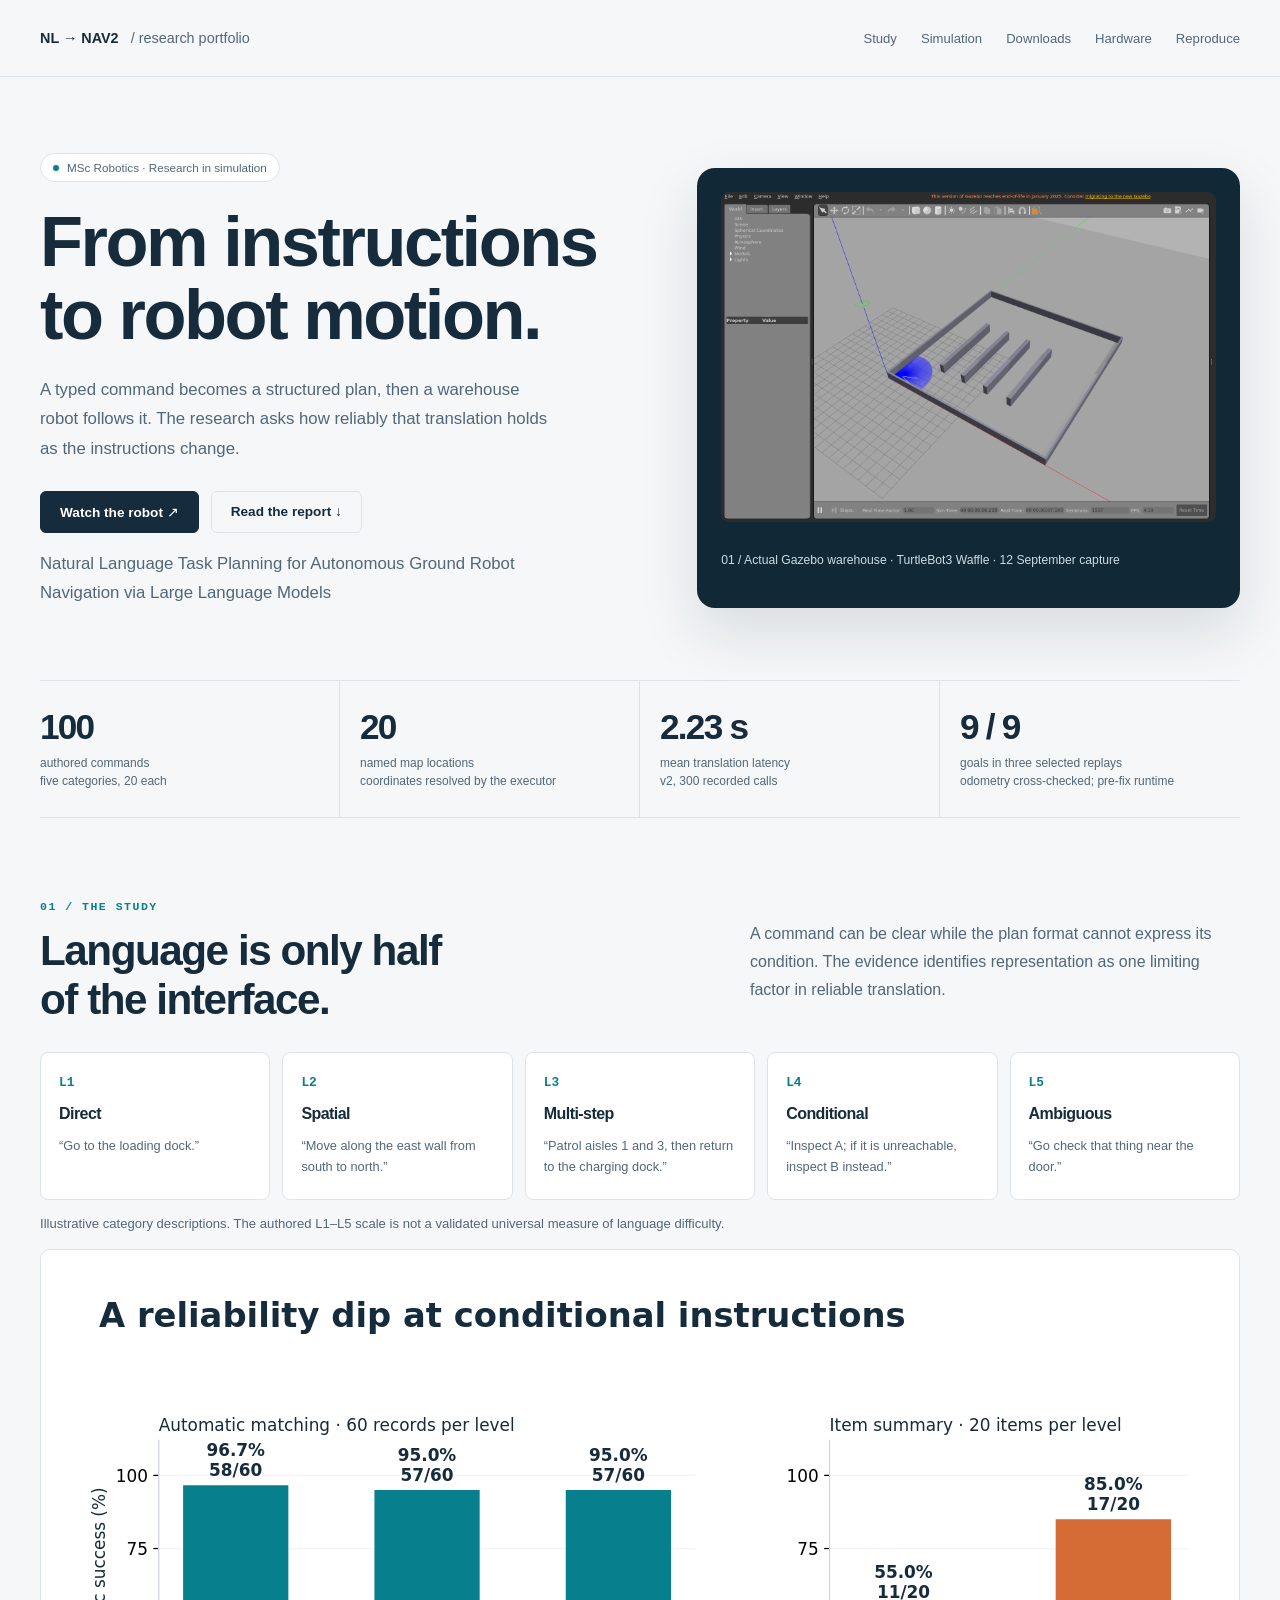
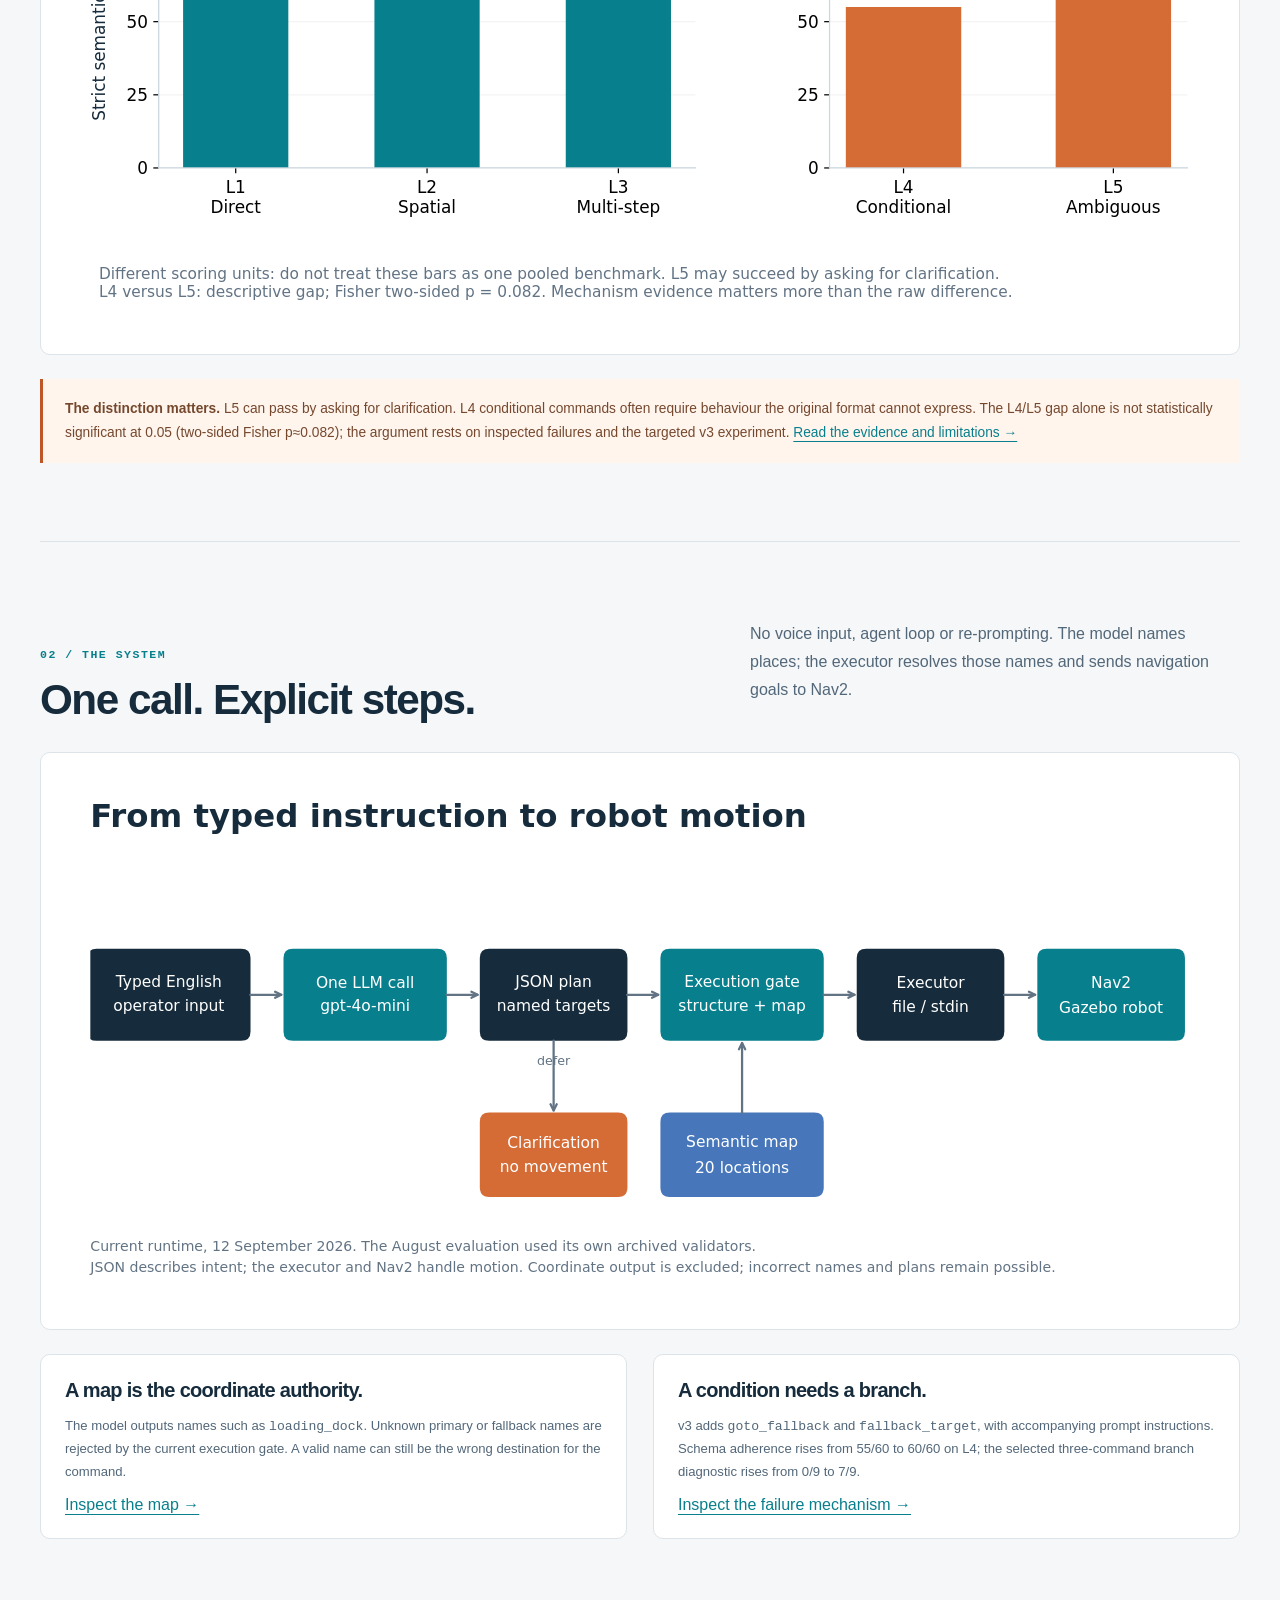
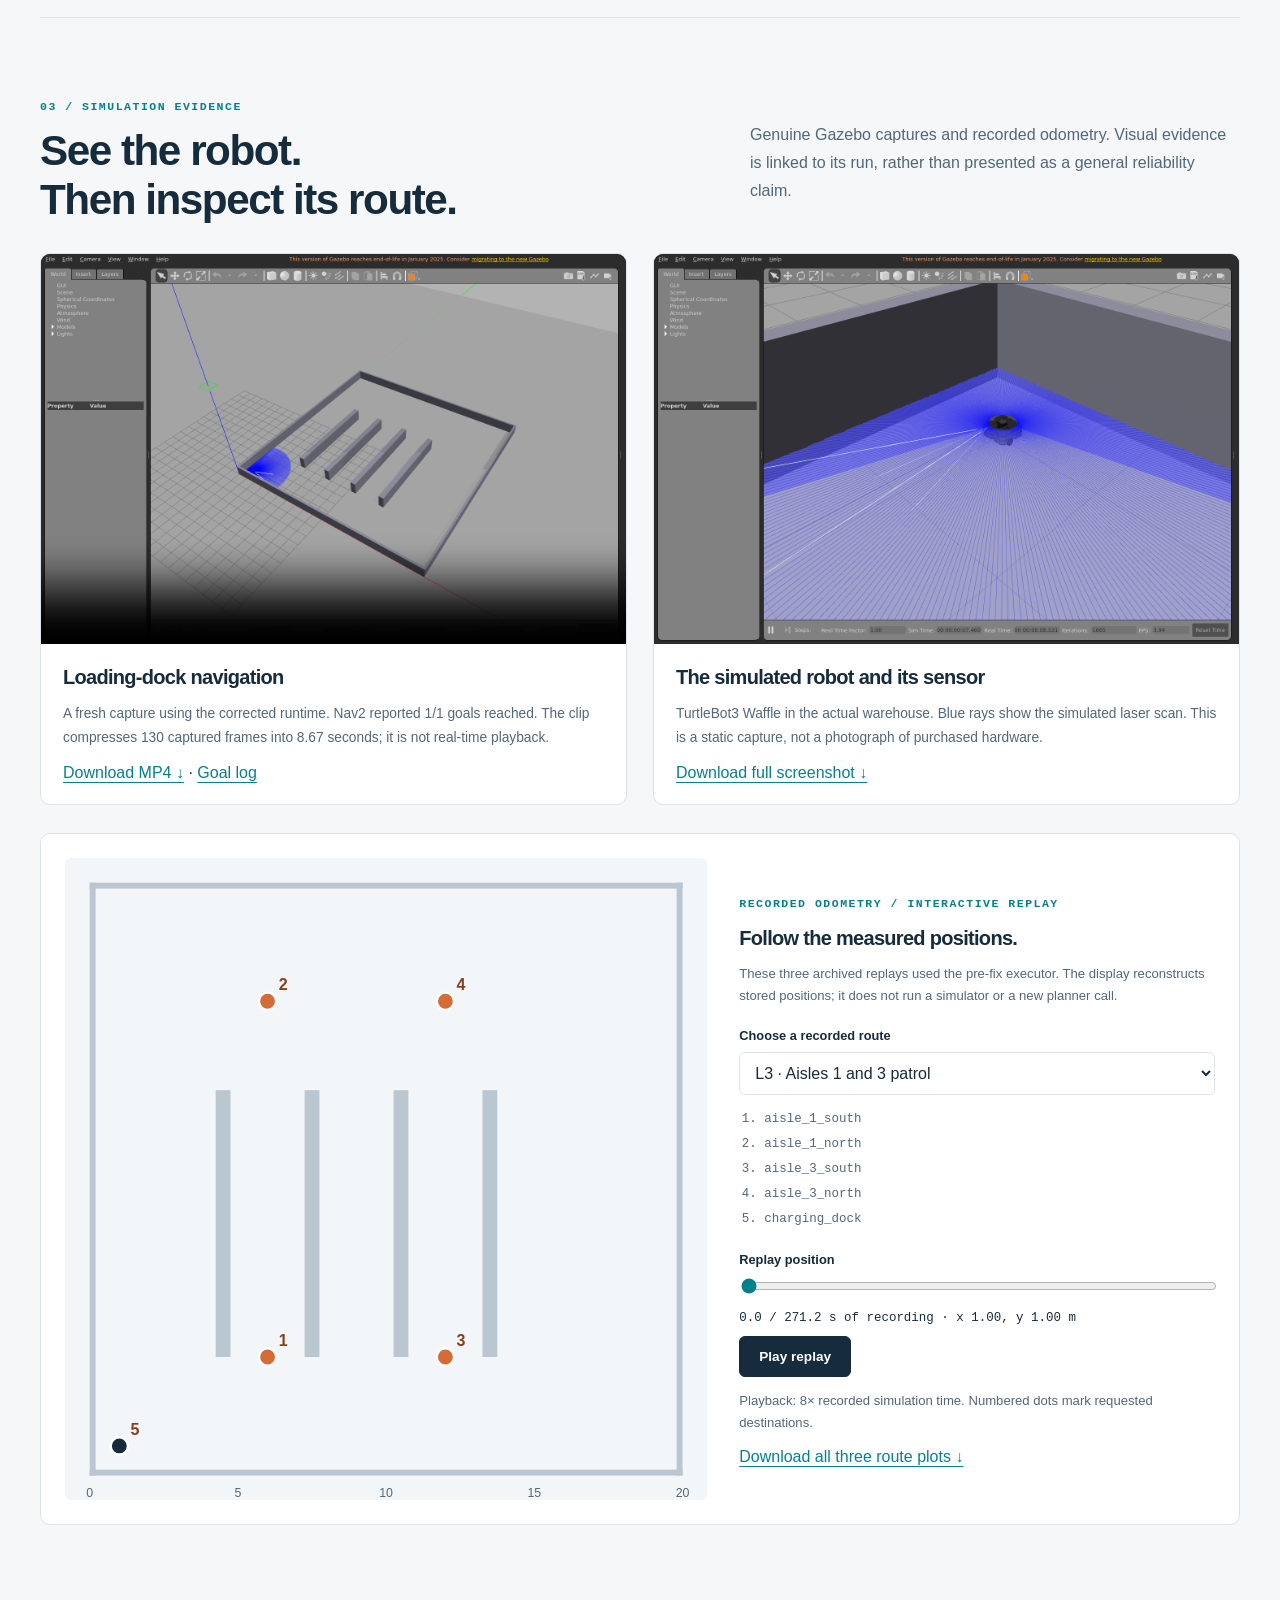
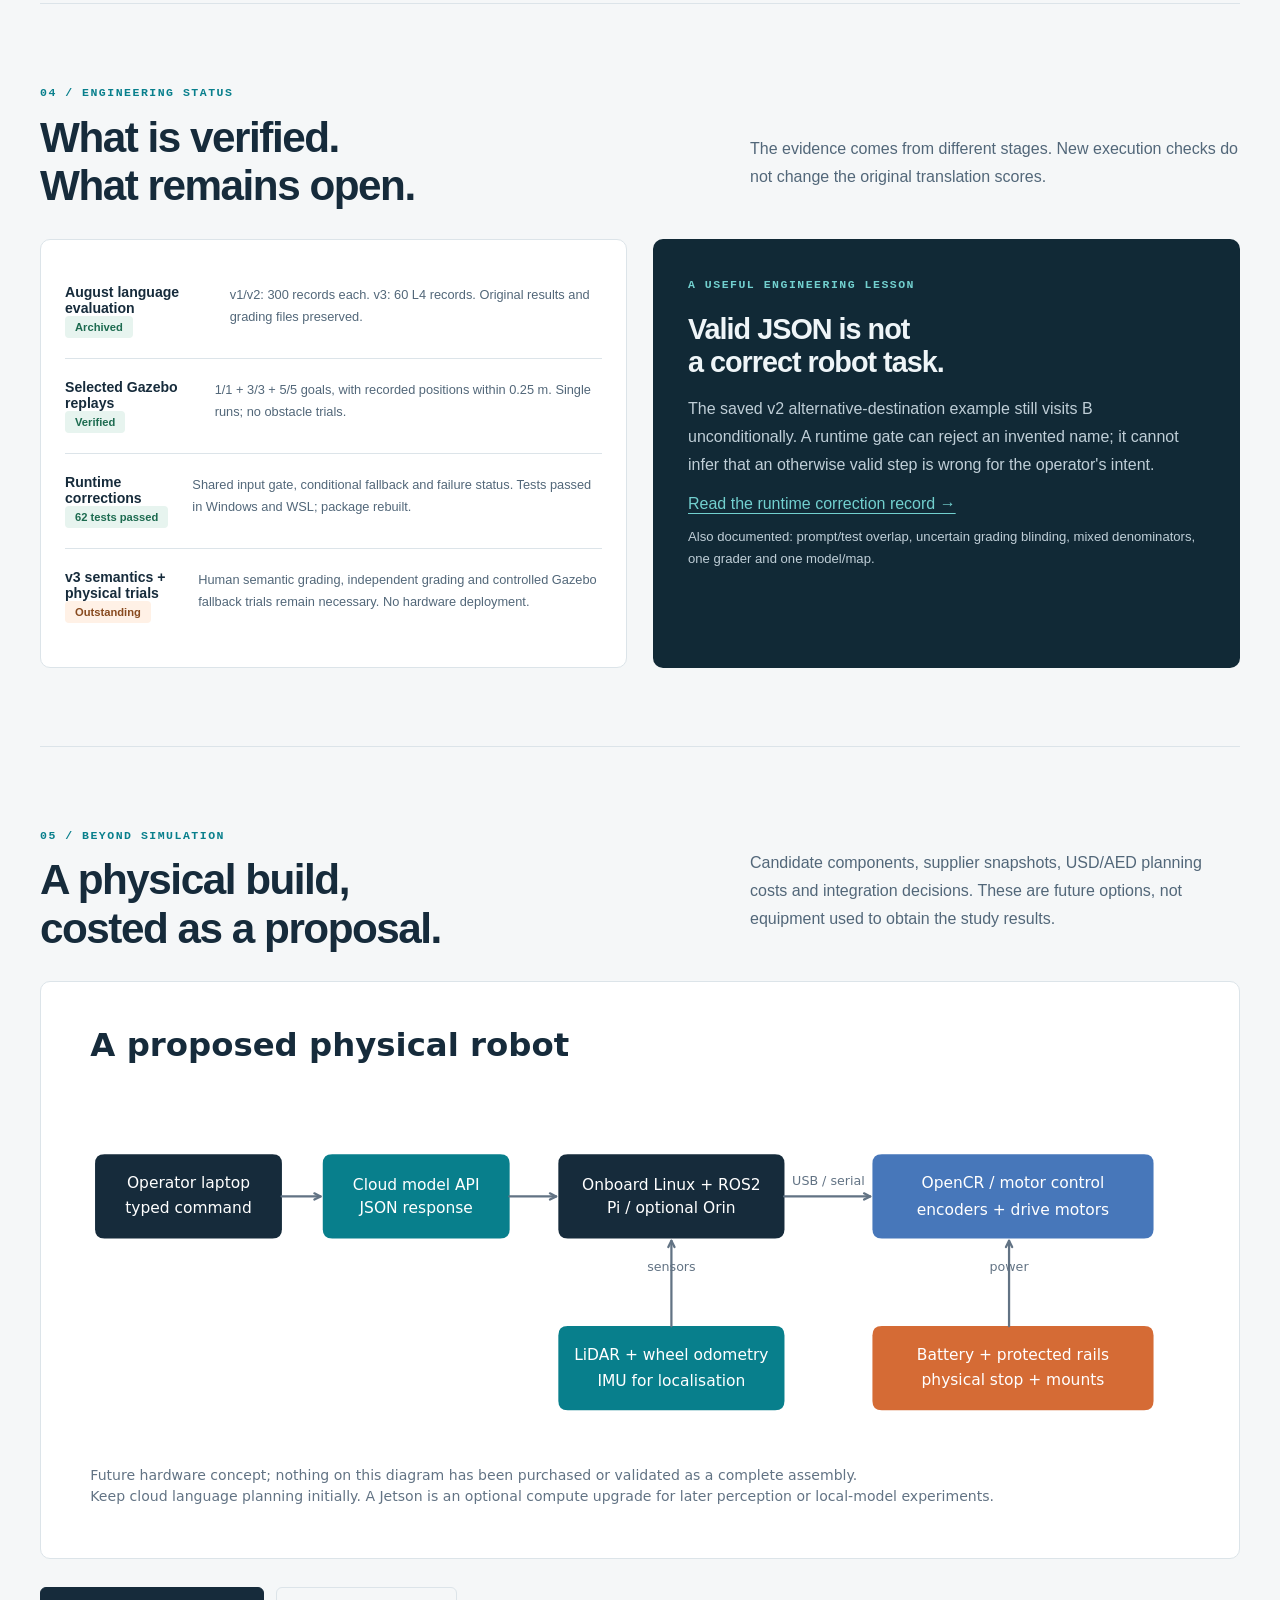
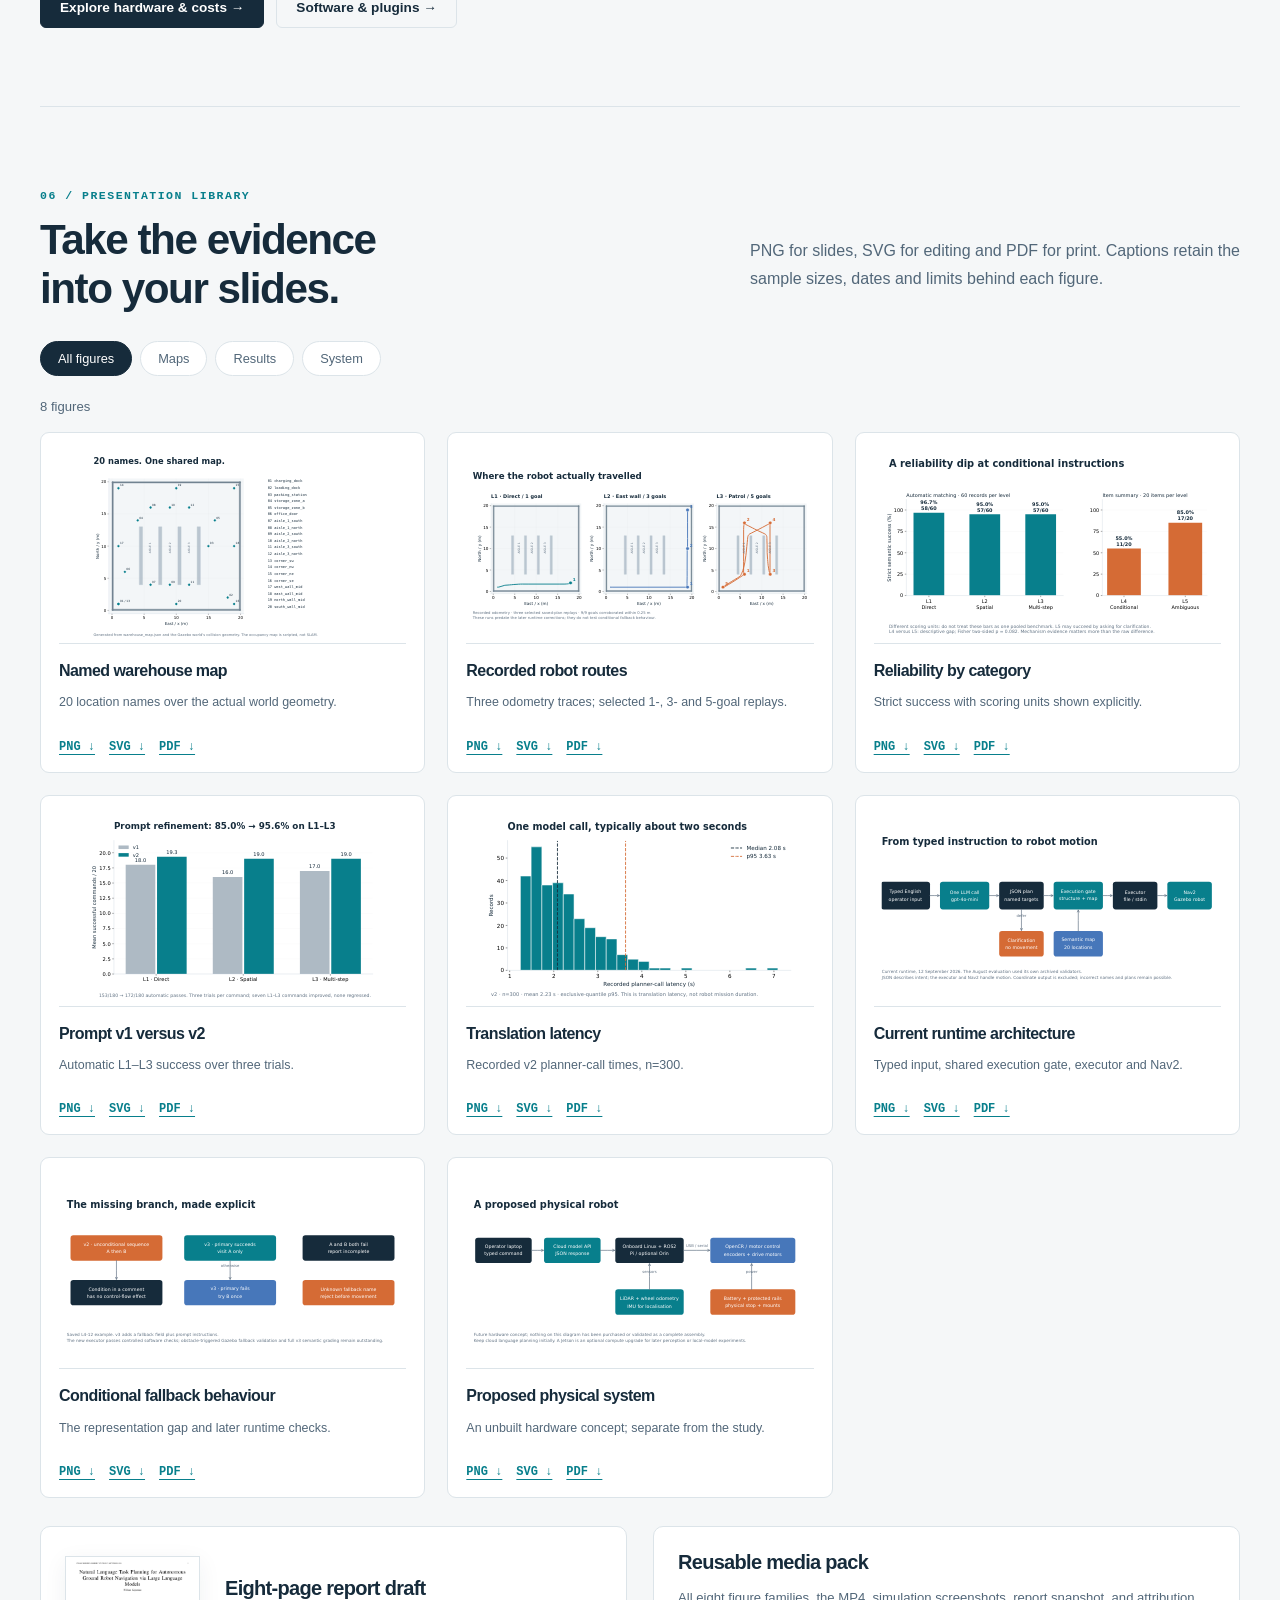
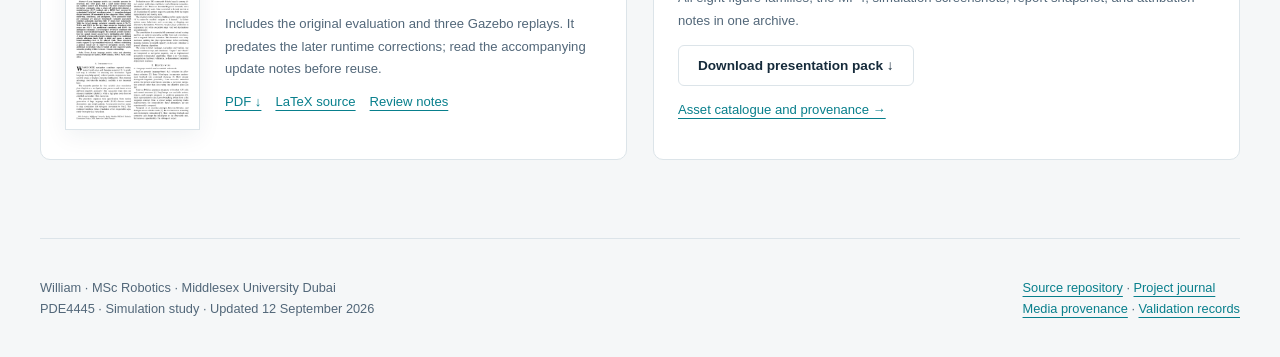
==== docs/portfolio/index.html @ 25c25666 "Add visual research portfolio and validated navigation runtime fixes" ====
<!doctype html><html lang="en"><head><meta charset="utf-8"><meta name="viewport" content="width=device-width,initial-scale=1"><meta name="description" content="William's MSc Robotics research: typed language, structured plans and verified warehouse navigation. Explore the evidence, simulation and engineering artifacts."><title>Research portfolio · NL → Nav2</title><link rel="icon" href="favicon.svg" type="image/svg+xml"><link rel="stylesheet" href="style.css"></head><body><a class="skip" href="#main">Skip to content</a><header class="topbar"><div class="wrap"><a class="brand" href="index.html">NL → NAV2 <span>/ research portfolio</span></a><nav aria-label="Main navigation"><a href="index.html#study">Study</a><a href="index.html#simulation">Simulation</a><a href="index.html#downloads">Downloads</a><a href="hardware.html">Hardware</a><a href="reproduce.html">Reproduce</a></nav></div></header><main id="main">
<div class="wrap"><section class="hero"><div><span class="tag">MSc Robotics · Research in simulation</span><h1>From instructions<br>to robot motion.</h1><p>A typed command becomes a structured plan, then a warehouse robot follows it. The research asks how reliably that translation holds as the instructions change.</p><div class="actions"><a class="button" href="#simulation">Watch the robot ↗</a><a class="button secondary" href="../../report/revised/main.pdf">Read the report ↓</a></div><p class="small">Natural Language Task Planning for Autonomous Ground Robot Navigation via Large Language Models</p></div><figure class="visual"><img src="media/warehouse-overview.png" alt="Actual Gazebo warehouse with four shelf rows and a TurtleBot3 at its starting dock"><figcaption class="caption">01 / Actual Gazebo warehouse · TurtleBot3 Waffle · 12 September capture</figcaption></figure></section>
<div class="metrics"><div class="metric"><strong>100</strong><span>authored commands<br>five categories, 20 each</span></div><div class="metric"><strong>20</strong><span>named map locations<br>coordinates resolved by the executor</span></div><div class="metric"><strong>2.23 s</strong><span>mean translation latency<br>v2, 300 recorded calls</span></div><div class="metric"><strong>9 / 9</strong><span>goals in three selected replays<br>odometry cross-checked; pre-fix runtime</span></div></div>

<section class="section" id="study"><div class="section-heading"><div><span class="eyebrow">01 / The study</span><h2>Language is only half<br>of the interface.</h2></div><p>A command can be clear while the plan format cannot express its condition. The evidence identifies representation as one limiting factor in reliable translation.</p></div><div class="grid5"><article class="level"><b>L1</b><h3>Direct</h3><p>“Go to the loading dock.”</p></article><article class="level"><b>L2</b><h3>Spatial</h3><p>“Move along the east wall from south to north.”</p></article><article class="level"><b>L3</b><h3>Multi-step</h3><p>“Patrol aisles 1 and 3, then return to the charging dock.”</p></article><article class="level"><b>L4</b><h3>Conditional</h3><p>“Inspect A; if it is unreachable, inspect B instead.”</p></article><article class="level"><b>L5</b><h3>Ambiguous</h3><p>“Go check that thing near the door.”</p></article></div><p class="small">Illustrative category descriptions. The authored L1–L5 scale is not a validated universal measure of language difficulty.</p><figure class="plate"><img loading="lazy" src="assets/reliability.svg" alt="L1 96.7 percent, L2 95 percent, L3 95 percent over 60 records each; L4 55 percent and L5 85 percent over 20 items each"></figure><div class="note"><strong>The distinction matters.</strong> L5 can pass by asking for clarification. L4 conditional commands often require behaviour the original format cannot express. The L4/L5 gap alone is not statistically significant at 0.05 (two-sided Fisher p≈0.082); the argument rests on inspected failures and the targeted v3 experiment. <a href="EVIDENCE.md">Read the evidence and limitations →</a></div></section>

<section class="section" id="system"><div class="section-heading"><div><span class="eyebrow">02 / The system</span><h2>One call. Explicit steps.</h2></div><p>No voice input, agent loop or re-prompting. The model names places; the executor resolves those names and sends navigation goals to Nav2.</p></div><figure class="plate"><img loading="lazy" src="assets/architecture.svg" alt="Current runtime from typed input through one LLM call, JSON plan, execution validation and Nav2"></figure><div class="grid2" style="margin-top:24px"><article class="plate"><h3>A map is the coordinate authority.</h3><p class="small">The model outputs names such as <code>loading_dock</code>. Unknown primary or fallback names are rejected by the current execution gate. A valid name can still be the wrong destination for the command.</p><a href="assets/semantic-map.pdf">Inspect the map →</a></article><article class="plate"><h3>A condition needs a branch.</h3><p class="small">v3 adds <code>goto_fallback</code> and <code>fallback_target</code>, with accompanying prompt instructions. Schema adherence rises from 55/60 to 60/60 on L4; the selected three-command branch diagnostic rises from 0/9 to 7/9.</p><a href="assets/fallback.pdf">Inspect the failure mechanism →</a></article></div></section>

<section class="section" id="simulation"><div class="section-heading"><div><span class="eyebrow">03 / Simulation evidence</span><h2>See the robot.<br>Then inspect its route.</h2></div><p>Genuine Gazebo captures and recorded odometry. Visual evidence is linked to its run, rather than presented as a general reliability claim.</p></div><div class="grid2"><article class="media-card"><video controls playsinline preload="metadata" poster="media/warehouse-overview.png" aria-label="Time-compressed Gazebo navigation to the loading dock"><source src="media/warehouse-navigation.mp4" type="video/mp4"><track kind="captions" src="media/warehouse-navigation.vtt" srclang="en" label="English" default></video><div class="body"><h3>Loading-dock navigation</h3><p>A fresh capture using the corrected runtime. Nav2 reported 1/1 goals reached. The clip compresses 130 captured frames into 8.67 seconds; it is not real-time playback.</p><a href="media/warehouse-navigation.mp4" download>Download MP4 ↓</a> · <a href="media/navigation-log.txt">Goal log</a></div></article><article class="media-card"><img loading="lazy" src="media/robot-detail.png" alt="Close view of the actual TurtleBot3 Waffle model and its laser scan in Gazebo"><div class="body"><h3>The simulated robot and its sensor</h3><p>TurtleBot3 Waffle in the actual warehouse. Blue rays show the simulated laser scan. This is a static capture, not a photograph of purchased hardware.</p><a href="media/robot-detail.png" download>Download full screenshot ↓</a></div></article></div>
<div class="plate replay" style="margin-top:28px"><div><svg id="route-map" viewBox="0 0 520 520" role="img" aria-label="Interactive replay of recorded warehouse robot positions"></svg></div><div><span class="eyebrow">Recorded odometry / interactive replay</span><h3 style="margin-top:15px">Follow the measured positions.</h3><p class="small">These three archived replays used the pre-fix executor. The display reconstructs stored positions; it does not run a simulator or a new planner call.</p><label for="route-select">Choose a recorded route</label><select id="route-select"><option value="0">L1 · Direct destination</option><option value="1">L2 · East-wall traversal</option><option value="2" selected>L3 · Aisles 1 and 3 patrol</option></select><ol id="route-targets"></ol><label for="route-progress">Replay position</label><input id="route-progress" type="range" min="0" max="1000" value="0"><div id="route-time" class="replay-meta" aria-live="off"></div><button class="primary" id="play-route" aria-pressed="false">Play replay</button><p class="small">Playback: 8× recorded simulation time. Numbered dots mark requested destinations.</p><a href="assets/recorded-routes.pdf">Download all three route plots ↓</a></div></div></section>

<section class="section" id="validation"><div class="section-heading"><div><span class="eyebrow">04 / Engineering status</span><h2>What is verified.<br>What remains open.</h2></div><p>The evidence comes from different stages. New execution checks do not change the original translation scores.</p></div><div class="grid2"><div class="plate"><div class="status-row"><strong>August language evaluation<br><span class="pill">Archived</span></strong><p>v1/v2: 300 records each. v3: 60 L4 records. Original results and grading files preserved.</p></div><div class="status-row"><strong>Selected Gazebo replays<br><span class="pill">Verified</span></strong><p>1/1 + 3/3 + 5/5 goals, with recorded positions within 0.25 m. Single runs; no obstacle trials.</p></div><div class="status-row"><strong>Runtime corrections<br><span class="pill">62 tests passed</span></strong><p>Shared input gate, conditional fallback and failure status. Tests passed in Windows and WSL; package rebuilt.</p></div><div class="status-row"><strong>v3 semantics + physical trials<br><span class="pill pending">Outstanding</span></strong><p>Human semantic grading, independent grading and controlled Gazebo fallback trials remain necessary. No hardware deployment.</p></div></div><div class="dark-block"><span class="eyebrow">A useful engineering lesson</span><h3 style="font-size:1.8rem;margin-top:20px">Valid JSON is not<br>a correct robot task.</h3><p>The saved v2 alternative-destination example still visits B unconditionally. A runtime gate can reject an invented name; it cannot infer that an otherwise valid step is wrong for the operator's intent.</p><a href="../validation/runtime-fixes-20260912/README.md">Read the runtime correction record →</a><p class="small">Also documented: prompt/test overlap, uncertain grading blinding, mixed denominators, one grader and one model/map.</p></div></div></section>

<section class="section" id="hardware"><div class="section-heading"><div><span class="eyebrow">05 / Beyond simulation</span><h2>A physical build,<br>costed as a proposal.</h2></div><p>Candidate components, supplier snapshots, USD/AED planning costs and integration decisions. These are future options, not equipment used to obtain the study results.</p></div><figure class="plate"><img loading="lazy" src="assets/hardware-architecture.svg" alt="Proposed physical robot with onboard compute, LiDAR, motor controller and protected power"></figure><div class="actions"><a class="button" href="hardware.html">Explore hardware &amp; costs →</a><a class="button secondary" href="reproduce.html#stack">Software &amp; plugins →</a></div></section>

<section class="section downloads" id="downloads"><div class="section-heading"><div><span class="eyebrow">06 / Presentation library</span><h2>Take the evidence<br>into your slides.</h2></div><p>PNG for slides, SVG for editing and PDF for print. Captions retain the sample sizes, dates and limits behind each figure.</p></div><div class="filters" role="group" aria-label="Filter downloadable figures"><button aria-pressed="true" data-filter="All">All figures</button><button aria-pressed="false" data-filter="Maps">Maps</button><button aria-pressed="false" data-filter="Results">Results</button><button aria-pressed="false" data-filter="System">System</button></div><p id="filter-count" class="small" aria-live="polite">8 figures</p><div class="grid3"><article class="card" data-category="Maps"><a href="assets/semantic-map.png"><img loading="lazy" src="assets/semantic-map.svg" alt="Named warehouse map"></a><h3>Named warehouse map</h3><p>20 location names over the actual world geometry.</p><div class="formats"><a href="assets/semantic-map.png" download>PNG ↓</a><a href="assets/semantic-map.svg" download>SVG ↓</a><a href="assets/semantic-map.pdf" download>PDF ↓</a></div></article><article class="card" data-category="Maps"><a href="assets/recorded-routes.png"><img loading="lazy" src="assets/recorded-routes.svg" alt="Recorded robot routes"></a><h3>Recorded robot routes</h3><p>Three odometry traces; selected 1-, 3- and 5-goal replays.</p><div class="formats"><a href="assets/recorded-routes.png" download>PNG ↓</a><a href="assets/recorded-routes.svg" download>SVG ↓</a><a href="assets/recorded-routes.pdf" download>PDF ↓</a></div></article><article class="card" data-category="Results"><a href="assets/reliability.png"><img loading="lazy" src="assets/reliability.svg" alt="Reliability by category"></a><h3>Reliability by category</h3><p>Strict success with scoring units shown explicitly.</p><div class="formats"><a href="assets/reliability.png" download>PNG ↓</a><a href="assets/reliability.svg" download>SVG ↓</a><a href="assets/reliability.pdf" download>PDF ↓</a></div></article><article class="card" data-category="Results"><a href="assets/prompt-comparison.png"><img loading="lazy" src="assets/prompt-comparison.svg" alt="Prompt v1 versus v2"></a><h3>Prompt v1 versus v2</h3><p>Automatic L1–L3 success over three trials.</p><div class="formats"><a href="assets/prompt-comparison.png" download>PNG ↓</a><a href="assets/prompt-comparison.svg" download>SVG ↓</a><a href="assets/prompt-comparison.pdf" download>PDF ↓</a></div></article><article class="card" data-category="Results"><a href="assets/latency.png"><img loading="lazy" src="assets/latency.svg" alt="Translation latency"></a><h3>Translation latency</h3><p>Recorded v2 planner-call times, n=300.</p><div class="formats"><a href="assets/latency.png" download>PNG ↓</a><a href="assets/latency.svg" download>SVG ↓</a><a href="assets/latency.pdf" download>PDF ↓</a></div></article><article class="card" data-category="System"><a href="assets/architecture.png"><img loading="lazy" src="assets/architecture.svg" alt="Current runtime architecture"></a><h3>Current runtime architecture</h3><p>Typed input, shared execution gate, executor and Nav2.</p><div class="formats"><a href="assets/architecture.png" download>PNG ↓</a><a href="assets/architecture.svg" download>SVG ↓</a><a href="assets/architecture.pdf" download>PDF ↓</a></div></article><article class="card" data-category="System"><a href="assets/fallback.png"><img loading="lazy" src="assets/fallback.svg" alt="Conditional fallback behaviour"></a><h3>Conditional fallback behaviour</h3><p>The representation gap and later runtime checks.</p><div class="formats"><a href="assets/fallback.png" download>PNG ↓</a><a href="assets/fallback.svg" download>SVG ↓</a><a href="assets/fallback.pdf" download>PDF ↓</a></div></article><article class="card" data-category="System"><a href="assets/hardware-architecture.png"><img loading="lazy" src="assets/hardware-architecture.svg" alt="Proposed physical system"></a><h3>Proposed physical system</h3><p>An unbuilt hardware concept; separate from the study.</p><div class="formats"><a href="assets/hardware-architecture.png" download>PNG ↓</a><a href="assets/hardware-architecture.svg" download>SVG ↓</a><a href="assets/hardware-architecture.pdf" download>PDF ↓</a></div></article></div><div class="grid2" style="margin-top:28px"><article class="plate report-card"><img loading="lazy" src="media/report-preview.png" alt="First page of the eight-page IEEE-format report draft"><div><h3>Eight-page report draft</h3><p class="small">Includes the original evaluation and three Gazebo replays. It predates the later runtime corrections; read the accompanying update notes before reuse.</p><div class="cover-links"><a href="../../report/revised/main.pdf">PDF ↓</a><a href="../../report/revised/main.tex">LaTeX source</a><a href="../../report/revised/REVIEW_NOTES.md">Review notes</a></div></div></article><article class="plate"><h3>Reusable media pack</h3><p class="small">All eight figure families, the MP4, simulation screenshots, report snapshot, and attribution notes in one archive.</p><a class="button secondary" href="media/presentation-pack.zip" download>Download presentation pack ↓</a><p class="small"><a href="MEDIA.md">Asset catalogue and provenance →</a></p></article></div></section></div></main><footer><div class="wrap"><span>William · MSc Robotics · Middlesex University Dubai<br>PDE4445 · Simulation study · Updated 12 September 2026</span><span><a href="https://github.com/Twillur/PDE4445-LLM-Nav2-Planner">Source repository</a> · <a href="https://twillur.github.io/PDE4445-Robotics-Dissertation/">Project journal</a><br><a href="MEDIA.md">Media provenance</a> · <a href="../validation/README.md">Validation records</a></span></div></footer><script src="assets/route-data.js"></script><script src="app.js"></script></body></html>
---- docs/portfolio/style.css ----
:root{--ink:#162b3b;--muted:#526779;--paper:#f5f7f8;--line:#dce4e9;--teal:#087f8c;--orange:#bf5628;--navy:#112936;--white:#fff;font-family:Inter,Segoe UI,Arial,sans-serif;color:var(--ink);background:var(--paper);font-synthesis:none}
*{box-sizing:border-box}html{scroll-behavior:smooth;scroll-padding-top:90px}body{margin:0}a{color:var(--teal);text-underline-offset:4px}a:hover{color:#075760}button,input,select{font:inherit}button,a,select,input{touch-action:manipulation}button:focus-visible,a:focus-visible,input:focus-visible,select:focus-visible{outline:3px solid #e6a34c;outline-offset:4px}img,video{max-width:100%;height:auto;display:block}figure{margin:0}figcaption{font-size:.82rem;color:var(--muted);line-height:1.65;padding:14px 0}p{line-height:1.75}h1,h2,h3{letter-spacing:-.035em}h1{font-size:clamp(2.7rem,5.5vw,5.1rem);line-height:1.03;margin:24px 0}h2{font-size:clamp(1.9rem,3.3vw,3rem);line-height:1.15;margin:12px 0 20px}h3{font-size:1.25rem;margin:0 0 12px}.wrap{width:min(1200px,calc(100% - 64px));margin:auto}.topbar{background:rgba(245,247,248,.97);border-bottom:1px solid var(--line);position:sticky;top:0;z-index:10}.topbar .wrap{display:flex;justify-content:space-between;align-items:center;min-height:76px;gap:24px}.brand{font-size:.9rem;font-weight:800;text-decoration:none;color:var(--ink);white-space:nowrap}.brand span{font-weight:400;color:var(--muted);margin-left:8px}.topbar nav{display:flex;gap:24px;align-items:center;flex-wrap:wrap}.topbar nav a{font-size:.82rem;text-decoration:none;color:var(--muted)}.topbar nav a:hover{color:var(--teal)}.eyebrow{font:600 .72rem/1.5 Consolas,monospace;letter-spacing:.13em;text-transform:uppercase;color:var(--teal)}.hero{padding:76px 0 56px;display:grid;grid-template-columns:1.1fr 1fr;gap:60px;align-items:center}.hero p{max-width:520px;color:var(--muted);font-size:1.05rem}.hero .visual{padding:24px;background:var(--navy);border-radius:18px;position:relative;box-shadow:0 24px 60px #142a3a20}.visual img{border-radius:8px}.visual .caption{font-size:.76rem;color:#cadce4;margin:14px 0 0}.tag{display:inline-flex;align-items:center;gap:8px;border:1px solid var(--line);padding:7px 12px;border-radius:100px;font-size:.73rem;color:var(--muted);background:white}.tag:before{content:'';height:6px;width:6px;background:var(--teal);border-radius:50%}.actions{display:flex;flex-wrap:wrap;gap:12px;margin-top:28px}.button,button.primary{display:inline-block;background:var(--ink);color:#fff;border:1px solid var(--ink);border-radius:6px;padding:12px 19px;font-size:.85rem;font-weight:600;text-decoration:none;cursor:pointer}.button:hover,button.primary:hover{background:var(--teal);color:#fff}.button.secondary{background:transparent;color:var(--ink);border-color:var(--line)}.metrics{display:grid;grid-template-columns:repeat(4,1fr);border-top:1px solid var(--line);border-bottom:1px solid var(--line)}.metric{padding:26px 20px;border-right:1px solid var(--line)}.metric:first-child{padding-left:0}.metric:last-child{border:0}.metric strong{display:block;font-size:2.2rem;letter-spacing:-.05em}.metric span{font-size:.75rem;color:var(--muted);line-height:1.55;display:block;margin-top:7px}.section{padding:78px 0;border-bottom:1px solid var(--line)}.section-heading{display:flex;justify-content:space-between;align-items:flex-end;gap:30px;margin-bottom:28px}.section-heading p{max-width:490px;color:var(--muted);margin:0 0 20px}.plate{background:white;border:1px solid var(--line);border-radius:10px;padding:24px}.plate>img{width:100%}.grid2{display:grid;grid-template-columns:1fr 1fr;gap:26px}.grid3{display:grid;grid-template-columns:repeat(3,1fr);gap:22px}.grid5{display:grid;grid-template-columns:repeat(5,1fr);gap:12px}.level{background:white;border:1px solid var(--line);padding:22px 18px;border-radius:8px}.level b{display:block;font:700 .8rem Consolas,monospace;color:var(--teal);margin-bottom:15px}.level h3{font-size:1rem}.level p{font-size:.8rem;color:var(--muted);line-height:1.6;margin-bottom:0}.note{border-left:3px solid var(--orange);background:#fff5ed;padding:18px 22px;color:#75482e;font-size:.86rem;line-height:1.75;margin-top:24px}.note.blue{border-color:var(--teal);background:#eaf4f5;color:#285661}.replay{display:grid;grid-template-columns:1.35fr 1fr;gap:32px;align-items:center}.replay svg{display:block;width:100%;background:#f3f6f8;border-radius:6px}.replay label{font-size:.8rem;font-weight:600;display:block;margin:20px 0 9px}.replay select{width:100%;padding:11px;background:white;border:1px solid var(--line);border-radius:6px;color:var(--ink)}.replay input[type=range]{width:100%;accent-color:var(--teal)}.replay ol{font: .78rem/2 Consolas,monospace;padding-left:25px;color:var(--muted)}.small{font-size:.82rem;color:var(--muted);line-height:1.7}.replay-meta{font: .78rem Consolas,monospace;margin-top:13px;min-height:2em}.media-card{background:white;border:1px solid var(--line);border-radius:10px;overflow:hidden}.media-card video,.media-card>img{width:100%;aspect-ratio:3/2;object-fit:contain;background:#142a38}.media-card .body{padding:22px}.media-card .body p{font-size:.86rem;color:var(--muted)}.status-row{display:flex;justify-content:space-between;gap:24px;border-bottom:1px solid var(--line);padding:20px 0}.status-row:last-child{border:0}.status-row strong{font-size:.88rem}.status-row p{font-size:.8rem;color:var(--muted);max-width:440px;margin:0}.pill{display:inline-block;padding:5px 10px;background:#e7f4ef;color:#1d6b50;border-radius:4px;font-size:.7rem;font-weight:600;white-space:nowrap}.pill.pending{background:#fff1e6;color:#884b20}.downloads .card{padding:18px;background:white;border:1px solid var(--line);border-radius:9px}.card img{width:100%;aspect-ratio:1.8;object-fit:contain;background:#fff;border-bottom:1px solid var(--line);margin-bottom:18px}.card h3{font-size:1rem}.card p{font-size:.78rem;color:var(--muted);min-height:2.8em}.formats{display:flex;gap:14px;font:600 .75rem Consolas,monospace}.filters{display:flex;gap:8px;margin:20px 0;flex-wrap:wrap}.filters button{padding:9px 17px;background:white;border:1px solid var(--line);border-radius:100px;color:var(--muted);font-size:.8rem;cursor:pointer}.filters button[aria-pressed=true]{background:var(--ink);color:white;border-color:var(--ink)}[hidden]{display:none!important}.report-card{display:flex;gap:25px;align-items:center}.report-card img{width:135px;border:1px solid var(--line);box-shadow:0 6px 22px #142a3a10}.report-card .actions{margin-top:15px}.dark-block{background:var(--navy);color:#eff5f8;padding:35px;border-radius:10px}.dark-block p{color:#bfced7}.dark-block a{color:#72d0cf}.dark-block .eyebrow{color:#72d0cf}.body-copy{max-width:830px}.body-copy h2{font-size:2rem;margin-top:48px}.body-copy h3{margin-top:30px}.body-copy li{line-height:1.75;margin-bottom:8px}.table-scroll{overflow-x:auto}table{width:100%;border-collapse:collapse;font-size:.84rem;background:white}th,td{padding:16px;text-align:left;border-bottom:1px solid var(--line);line-height:1.6;vertical-align:top}th{color:var(--muted);font-size:.73rem;text-transform:uppercase;letter-spacing:.035em;background:#edf2f4}pre{background:var(--navy);color:#d6e6ed;padding:22px;border-radius:8px;overflow:auto;font: .8rem/1.8 Consolas,monospace}code{font-family:Consolas,monospace}.hardware-card img{aspect-ratio:1.5;object-fit:contain;background:white;width:100%}.hardware-card .price{font-size:1.75rem;font-weight:700;letter-spacing:-.04em}.hardware-card .price small{font-size:.8rem;font-weight:400}.hardware-card .body{padding:20px}.hardware-card p{font-size:.82rem;color:var(--muted)}.subhero{padding:65px 0 35px}.subhero h1{font-size:3.4rem;max-width:850px}.subhero p{max-width:750px;color:var(--muted)}footer{padding:38px 0;color:var(--muted);font-size:.8rem;line-height:1.7}footer .wrap{display:flex;justify-content:space-between;gap:25px}.skip{position:absolute;left:20px;top:-60px;background:white;padding:12px;z-index:20}.skip:focus{top:10px}.cover-links{display:flex;gap:14px;flex-wrap:wrap}.cover-links a{font-size:.82rem}.sources li{font-size:.82rem;line-height:1.8} .section-heading h2{margin-bottom:0}
@media(max-width:950px){.hero{gap:30px}.grid5{grid-template-columns:repeat(3,1fr)}.grid3{grid-template-columns:repeat(2,1fr)}.topbar nav{gap:14px}.brand span{display:none}.section-heading{display:block}.section-heading p{margin-top:18px}.replay{gap:24px}}
@media(max-width:680px){.wrap{width:calc(100% - 36px)}.topbar .wrap{padding:15px 0;display:block}.topbar nav{margin-top:13px;gap:16px}.hero{grid-template-columns:1fr;padding:45px 0;gap:30px}.hero h1{font-size:3.2rem}.metrics{grid-template-columns:repeat(2,1fr)}.metric{padding:20px!important;border-bottom:1px solid var(--line)}.grid2,.grid3,.replay{grid-template-columns:1fr}.grid5{grid-template-columns:1fr 1fr}.section{padding:50px 0}.plate{padding:14px}.status-row{display:block}.status-row p{margin-top:10px}.report-card{align-items:flex-start}.report-card img{width:90px}.subhero h1{font-size:2.5rem}footer .wrap{display:block}.dark-block{padding:25px}h2{font-size:2rem}}
@media(prefers-reduced-motion:reduce){html{scroll-behavior:auto}}
@media print{.topbar,.filters,.replay button,footer{display:none}.section{padding:25px 0}.wrap{width:100%}.hero{padding-top:0}.plate,.card{break-inside:avoid}a{color:inherit}.hero .visual{box-shadow:none}}
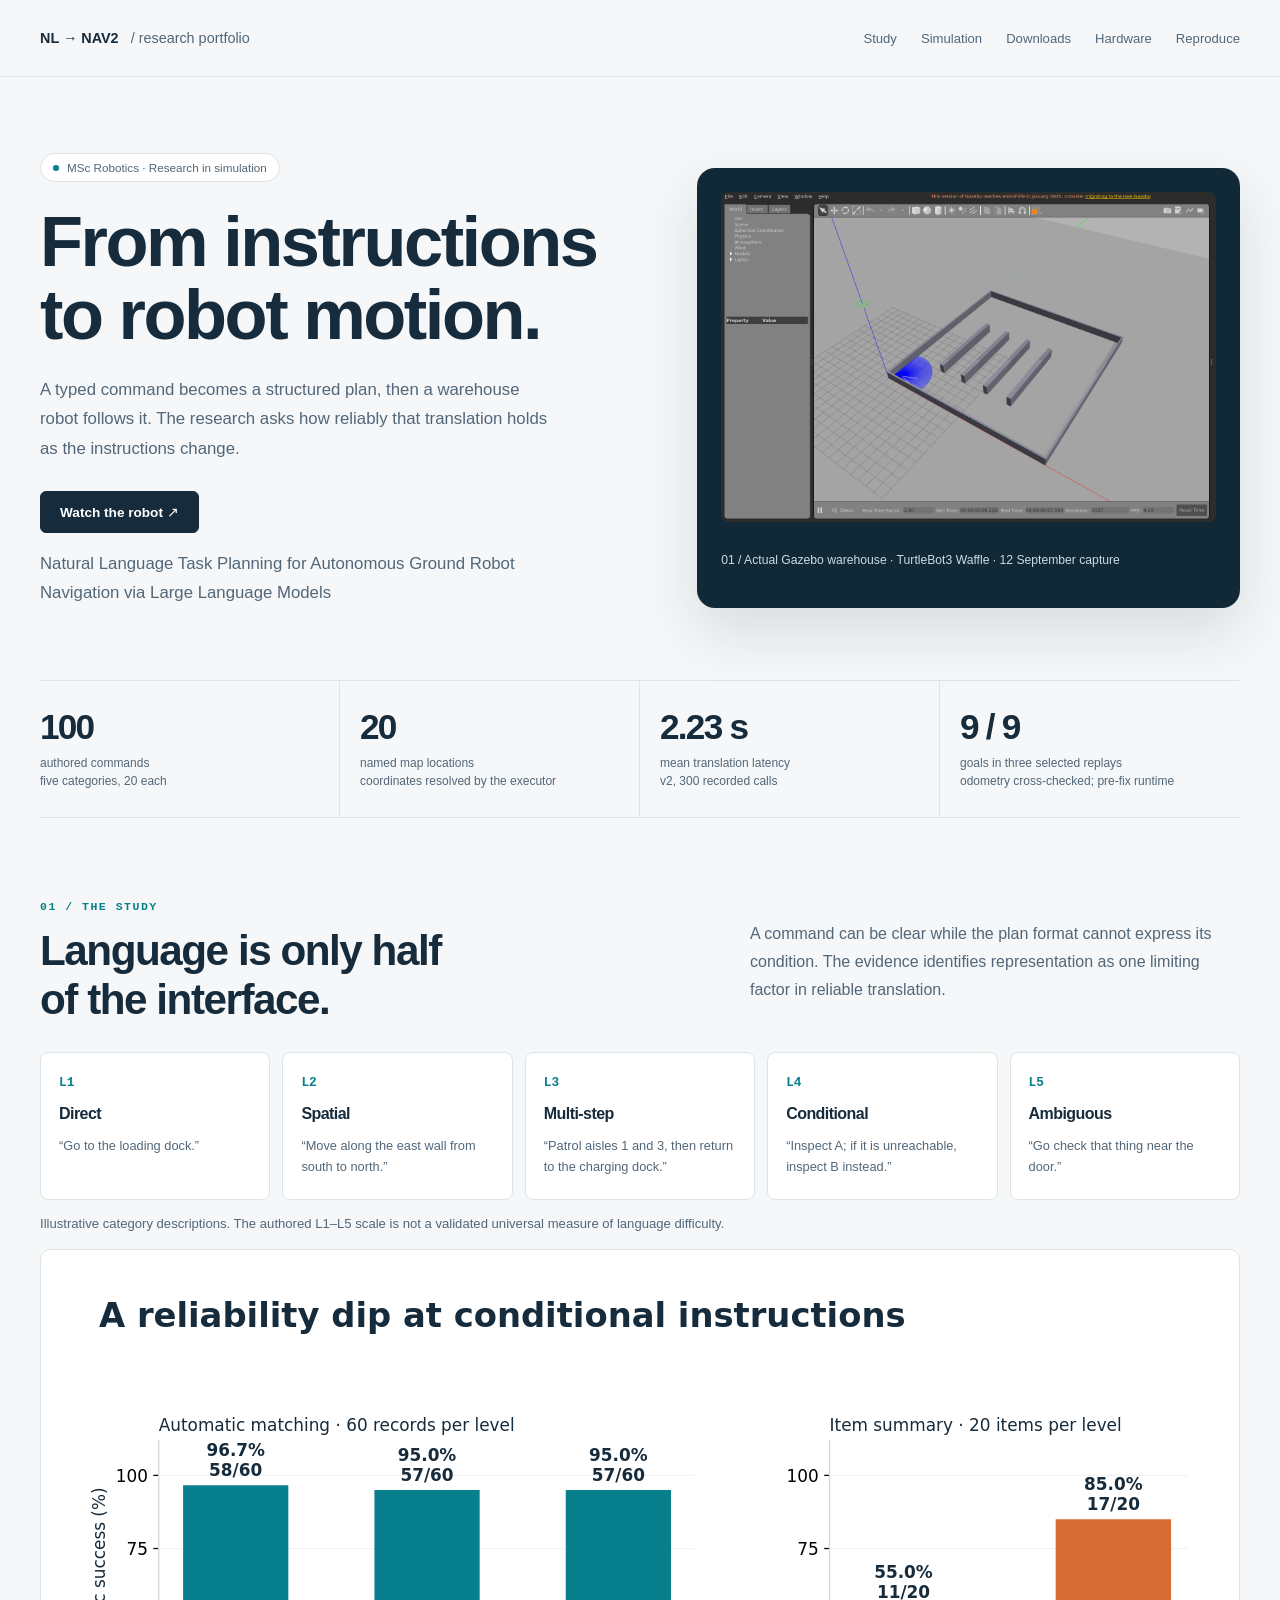
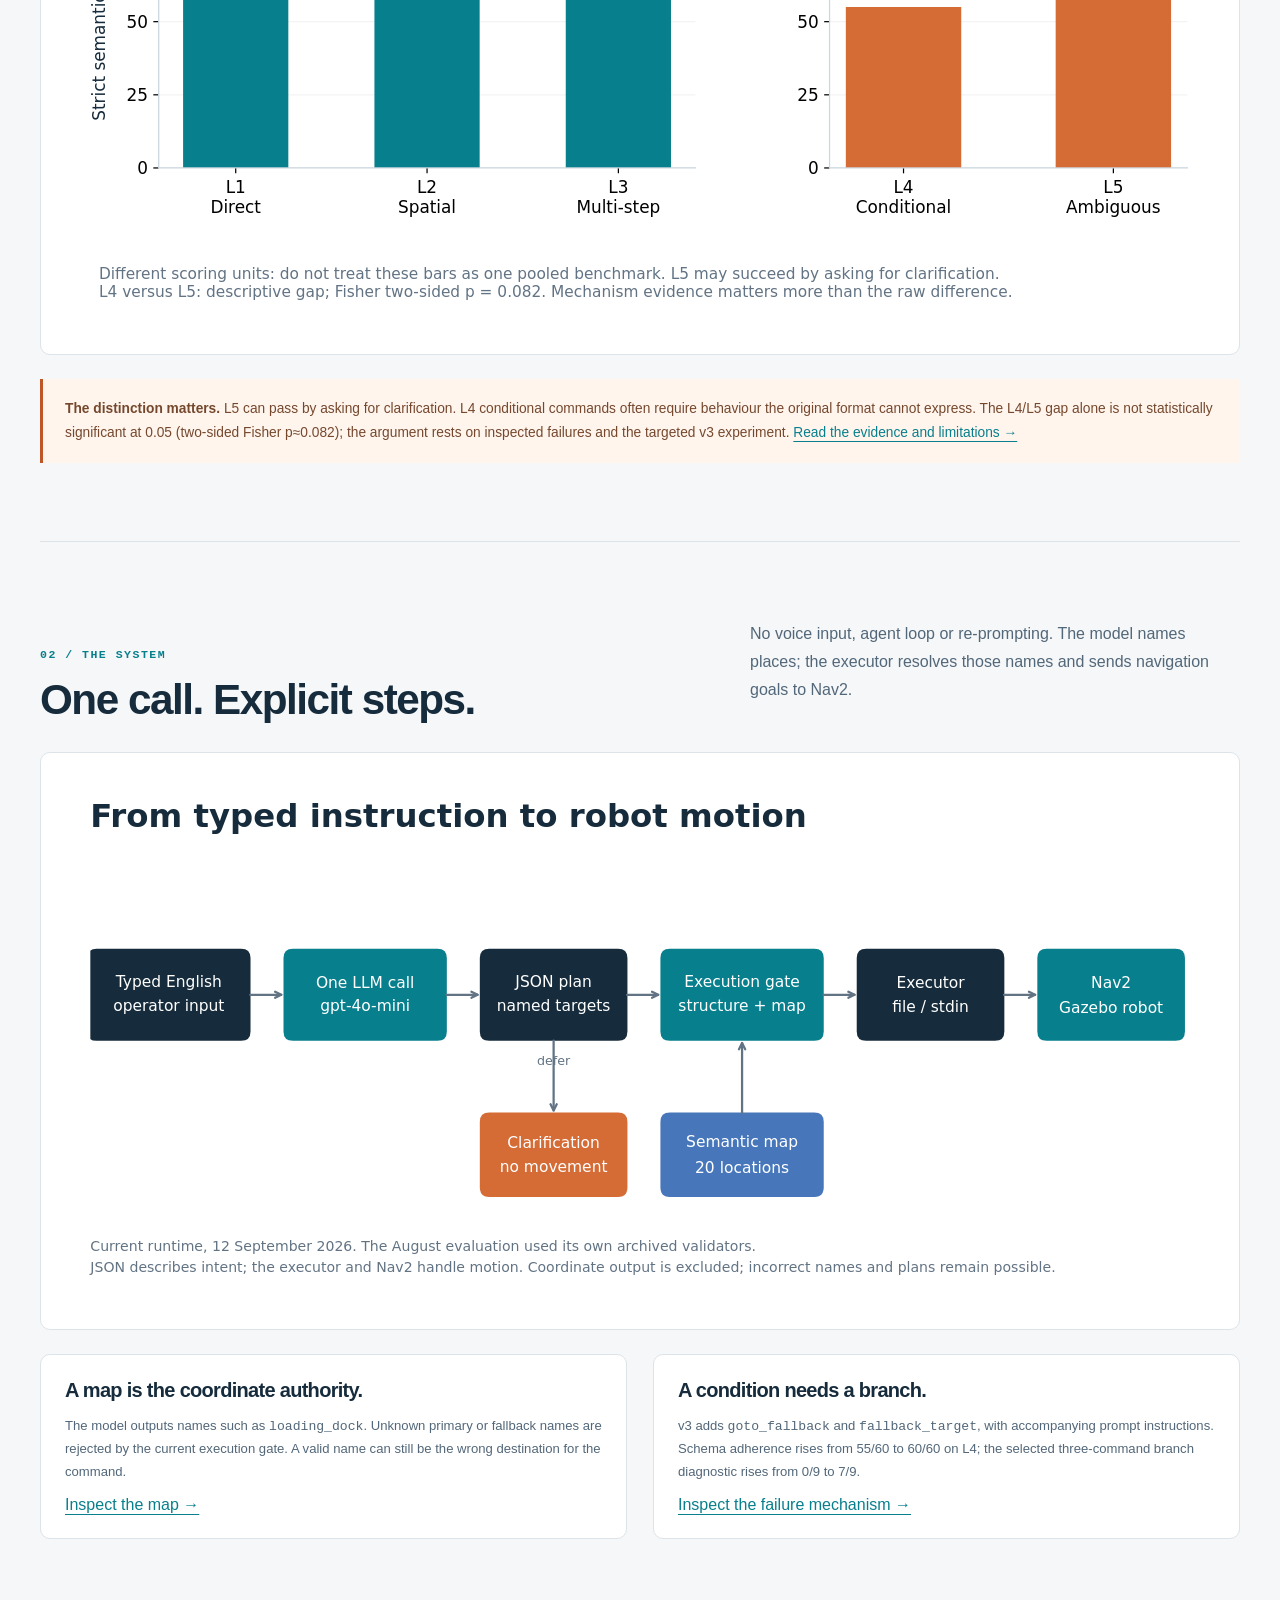
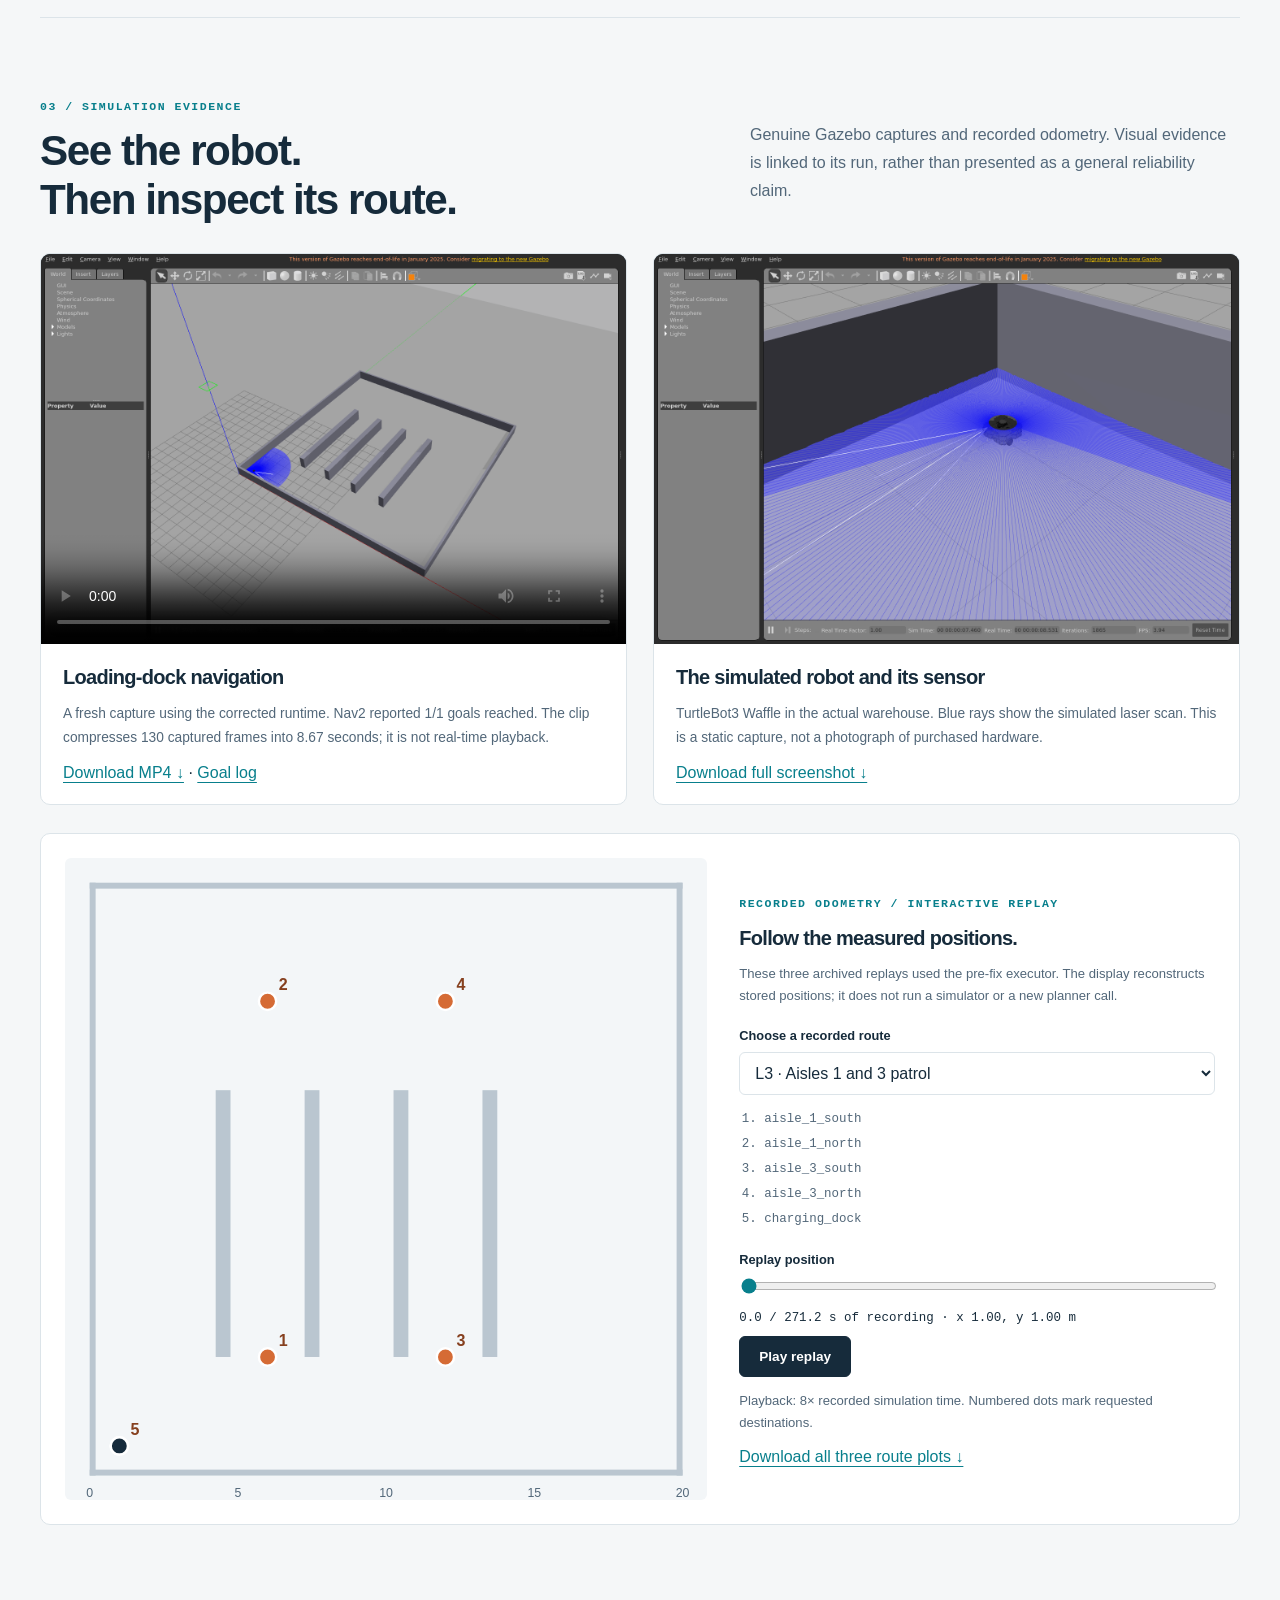
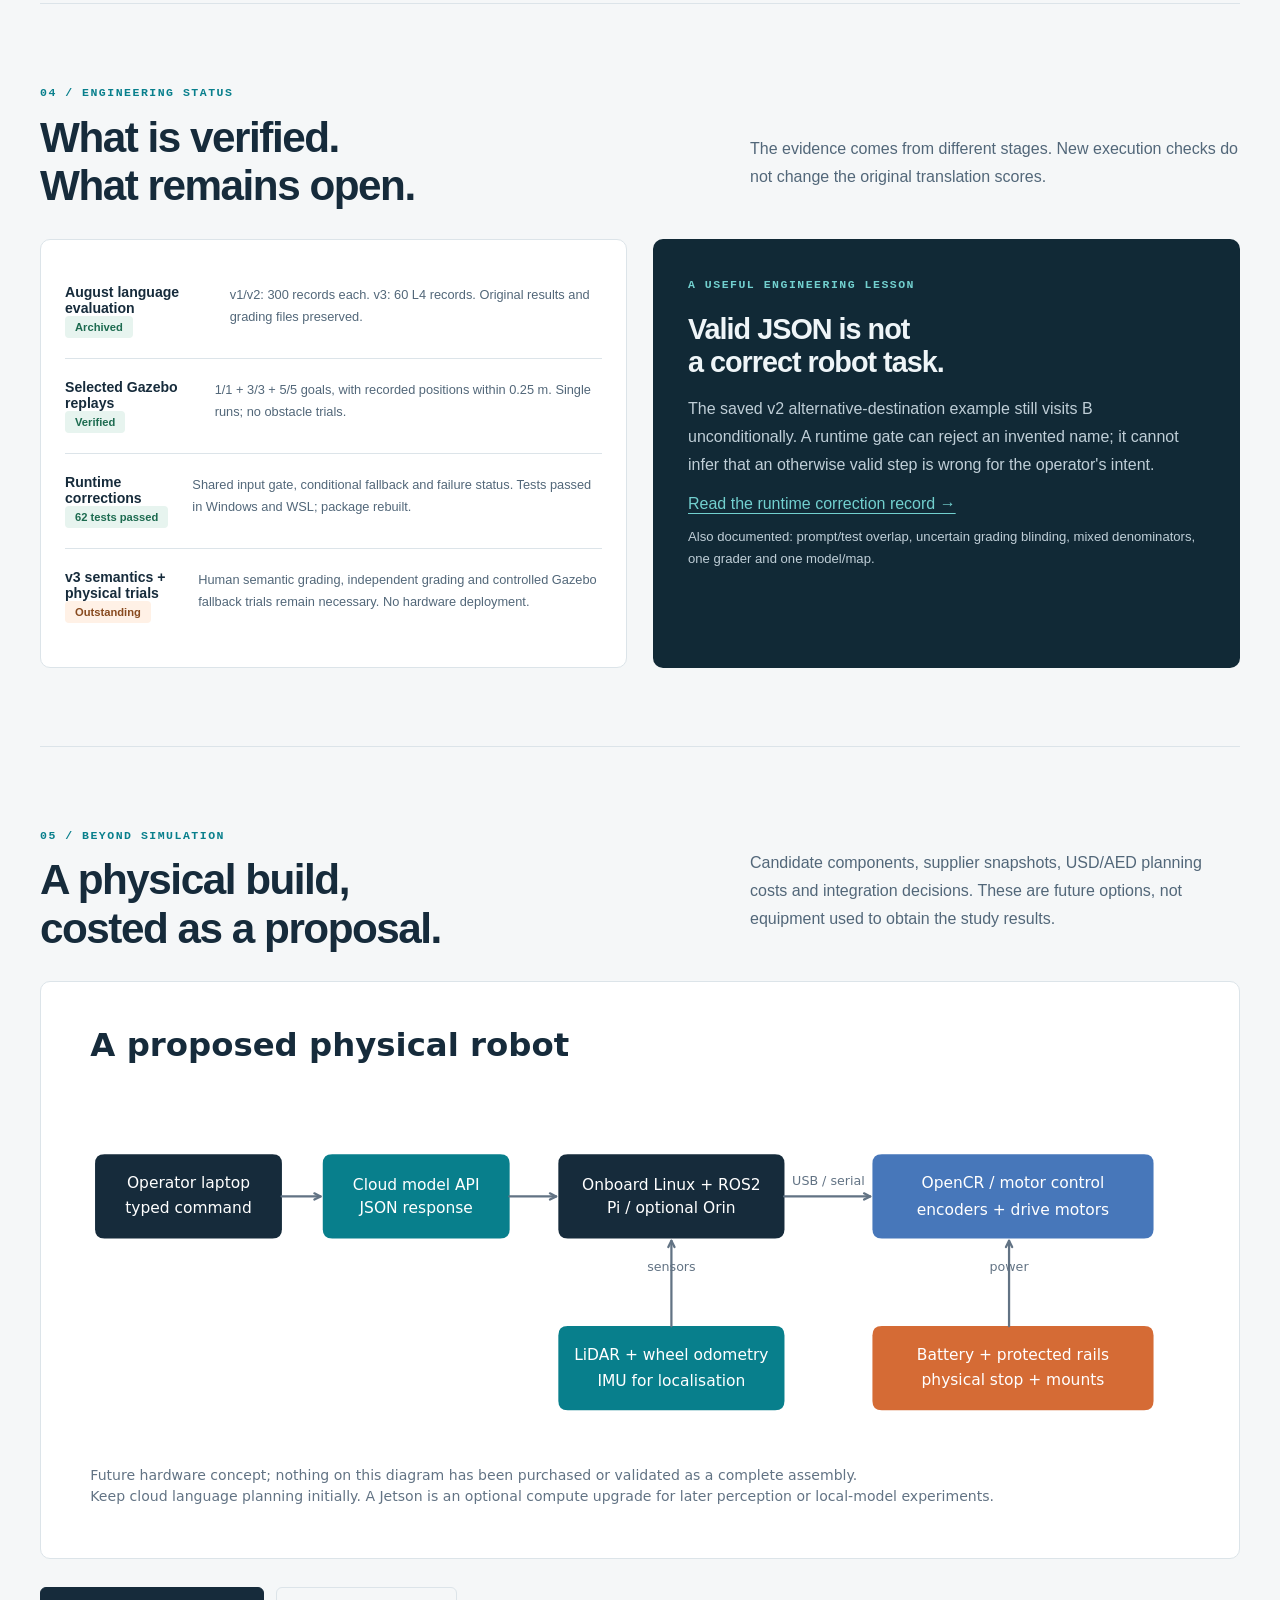
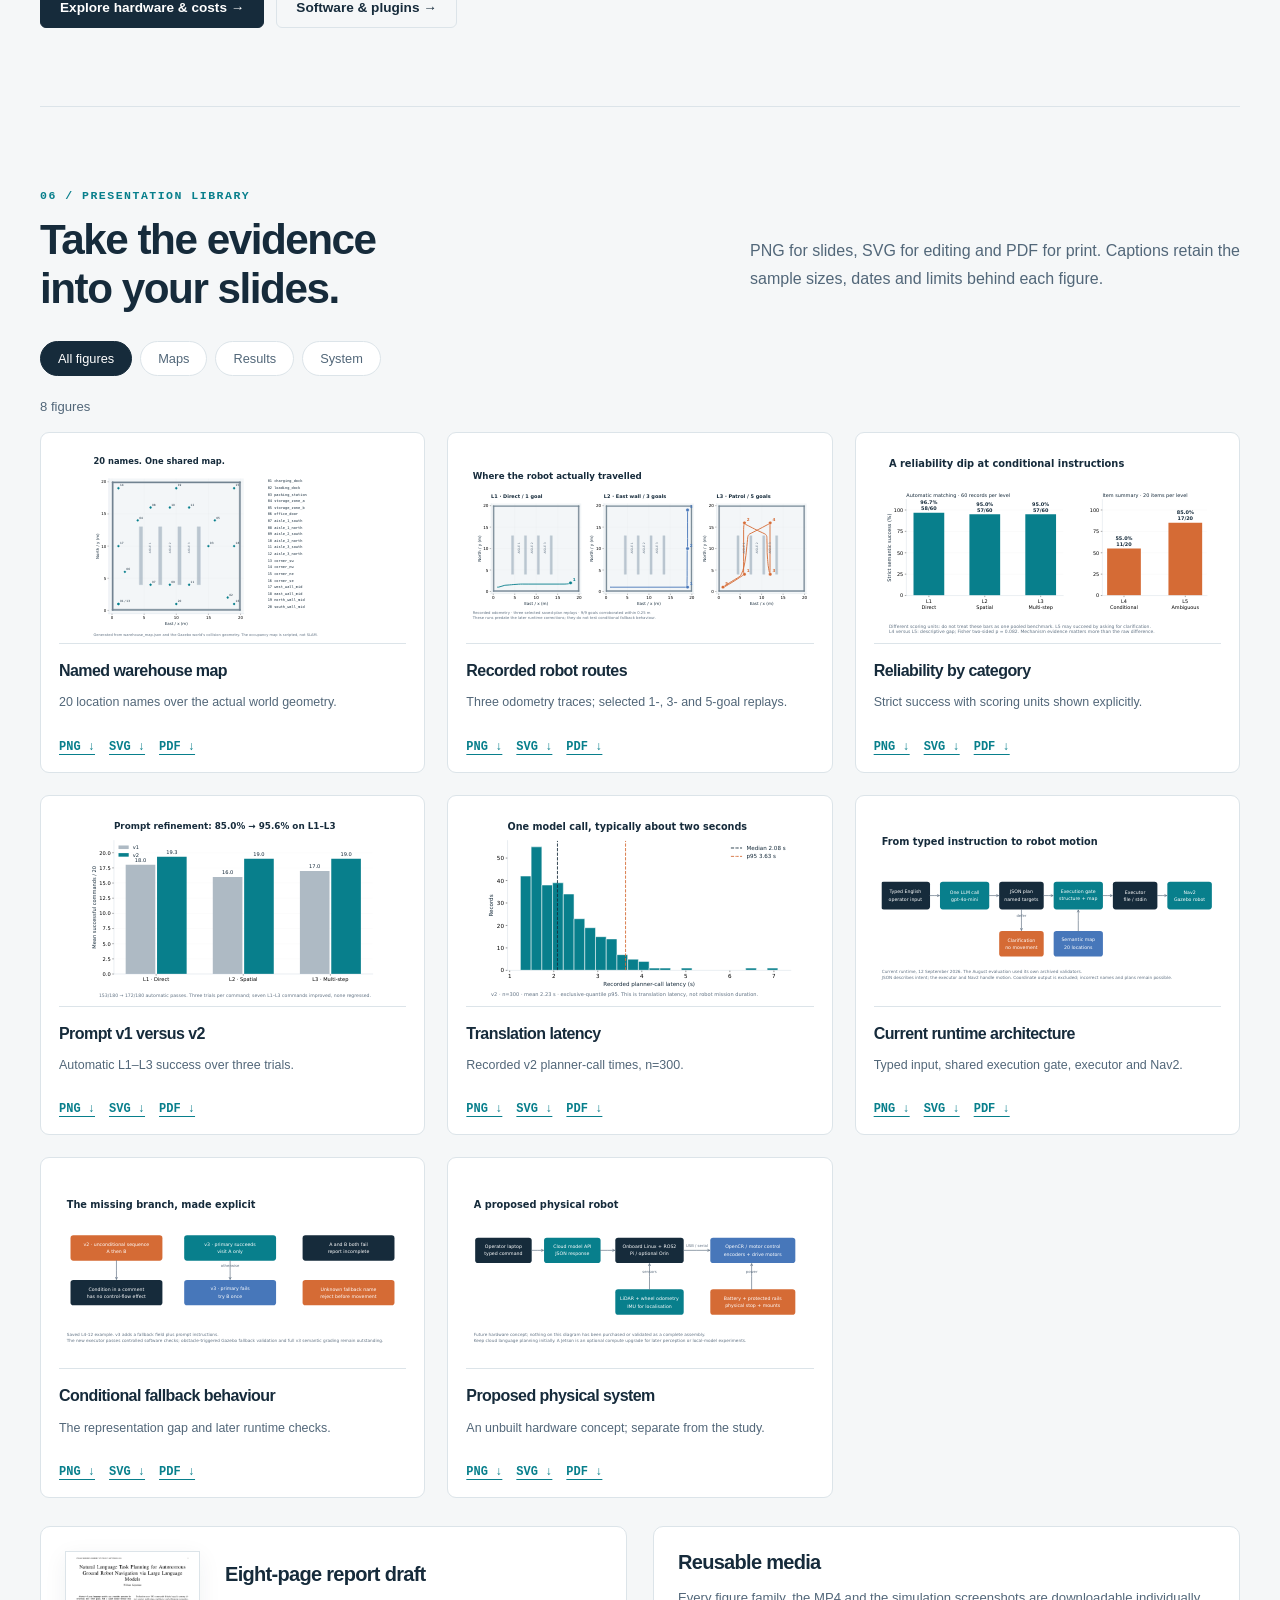
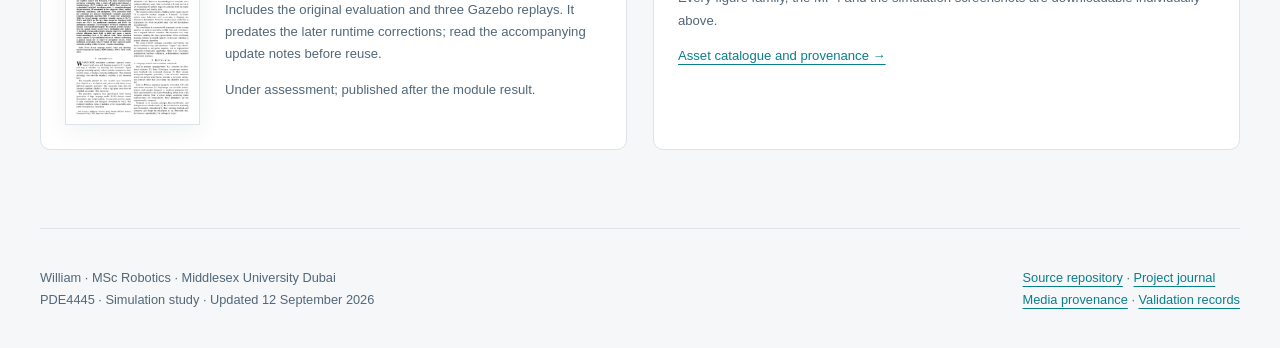
==== commit e871b001: "Keep the report and internal notes out of the public repo The eight-page report is under assessment," ====
--- a/docs/portfolio/index.html
+++ b/docs/portfolio/index.html
@@ -1,5 +1,5 @@
 <!doctype html><html lang="en"><head><meta charset="utf-8"><meta name="viewport" content="width=device-width,initial-scale=1"><meta name="description" content="William's MSc Robotics research: typed language, structured plans and verified warehouse navigation. Explore the evidence, simulation and engineering artifacts."><title>Research portfolio · NL → Nav2</title><link rel="icon" href="favicon.svg" type="image/svg+xml"><link rel="stylesheet" href="style.css"></head><body><a class="skip" href="#main">Skip to content</a><header class="topbar"><div class="wrap"><a class="brand" href="index.html">NL → NAV2 <span>/ research portfolio</span></a><nav aria-label="Main navigation"><a href="index.html#study">Study</a><a href="index.html#simulation">Simulation</a><a href="index.html#downloads">Downloads</a><a href="hardware.html">Hardware</a><a href="reproduce.html">Reproduce</a></nav></div></header><main id="main">
-<div class="wrap"><section class="hero"><div><span class="tag">MSc Robotics · Research in simulation</span><h1>From instructions<br>to robot motion.</h1><p>A typed command becomes a structured plan, then a warehouse robot follows it. The research asks how reliably that translation holds as the instructions change.</p><div class="actions"><a class="button" href="#simulation">Watch the robot ↗</a><a class="button secondary" href="../../report/revised/main.pdf">Read the report ↓</a></div><p class="small">Natural Language Task Planning for Autonomous Ground Robot Navigation via Large Language Models</p></div><figure class="visual"><img src="media/warehouse-overview.png" alt="Actual Gazebo warehouse with four shelf rows and a TurtleBot3 at its starting dock"><figcaption class="caption">01 / Actual Gazebo warehouse · TurtleBot3 Waffle · 12 September capture</figcaption></figure></section>
+<div class="wrap"><section class="hero"><div><span class="tag">MSc Robotics · Research in simulation</span><h1>From instructions<br>to robot motion.</h1><p>A typed command becomes a structured plan, then a warehouse robot follows it. The research asks how reliably that translation holds as the instructions change.</p><div class="actions"><a class="button" href="#simulation">Watch the robot ↗</a></div><p class="small">Natural Language Task Planning for Autonomous Ground Robot Navigation via Large Language Models</p></div><figure class="visual"><img src="media/warehouse-overview.png" alt="Actual Gazebo warehouse with four shelf rows and a TurtleBot3 at its starting dock"><figcaption class="caption">01 / Actual Gazebo warehouse · TurtleBot3 Waffle · 12 September capture</figcaption></figure></section>
 <div class="metrics"><div class="metric"><strong>100</strong><span>authored commands<br>five categories, 20 each</span></div><div class="metric"><strong>20</strong><span>named map locations<br>coordinates resolved by the executor</span></div><div class="metric"><strong>2.23 s</strong><span>mean translation latency<br>v2, 300 recorded calls</span></div><div class="metric"><strong>9 / 9</strong><span>goals in three selected replays<br>odometry cross-checked; pre-fix runtime</span></div></div>
 
 <section class="section" id="study"><div class="section-heading"><div><span class="eyebrow">01 / The study</span><h2>Language is only half<br>of the interface.</h2></div><p>A command can be clear while the plan format cannot express its condition. The evidence identifies representation as one limiting factor in reliable translation.</p></div><div class="grid5"><article class="level"><b>L1</b><h3>Direct</h3><p>“Go to the loading dock.”</p></article><article class="level"><b>L2</b><h3>Spatial</h3><p>“Move along the east wall from south to north.”</p></article><article class="level"><b>L3</b><h3>Multi-step</h3><p>“Patrol aisles 1 and 3, then return to the charging dock.”</p></article><article class="level"><b>L4</b><h3>Conditional</h3><p>“Inspect A; if it is unreachable, inspect B instead.”</p></article><article class="level"><b>L5</b><h3>Ambiguous</h3><p>“Go check that thing near the door.”</p></article></div><p class="small">Illustrative category descriptions. The authored L1–L5 scale is not a validated universal measure of language difficulty.</p><figure class="plate"><img loading="lazy" src="assets/reliability.svg" alt="L1 96.7 percent, L2 95 percent, L3 95 percent over 60 records each; L4 55 percent and L5 85 percent over 20 items each"></figure><div class="note"><strong>The distinction matters.</strong> L5 can pass by asking for clarification. L4 conditional commands often require behaviour the original format cannot express. The L4/L5 gap alone is not statistically significant at 0.05 (two-sided Fisher p≈0.082); the argument rests on inspected failures and the targeted v3 experiment. <a href="EVIDENCE.md">Read the evidence and limitations →</a></div></section>
@@ -13,4 +13,4 @@
 
 <section class="section" id="hardware"><div class="section-heading"><div><span class="eyebrow">05 / Beyond simulation</span><h2>A physical build,<br>costed as a proposal.</h2></div><p>Candidate components, supplier snapshots, USD/AED planning costs and integration decisions. These are future options, not equipment used to obtain the study results.</p></div><figure class="plate"><img loading="lazy" src="assets/hardware-architecture.svg" alt="Proposed physical robot with onboard compute, LiDAR, motor controller and protected power"></figure><div class="actions"><a class="button" href="hardware.html">Explore hardware &amp; costs →</a><a class="button secondary" href="reproduce.html#stack">Software &amp; plugins →</a></div></section>
 
-<section class="section downloads" id="downloads"><div class="section-heading"><div><span class="eyebrow">06 / Presentation library</span><h2>Take the evidence<br>into your slides.</h2></div><p>PNG for slides, SVG for editing and PDF for print. Captions retain the sample sizes, dates and limits behind each figure.</p></div><div class="filters" role="group" aria-label="Filter downloadable figures"><button aria-pressed="true" data-filter="All">All figures</button><button aria-pressed="false" data-filter="Maps">Maps</button><button aria-pressed="false" data-filter="Results">Results</button><button aria-pressed="false" data-filter="System">System</button></div><p id="filter-count" class="small" aria-live="polite">8 figures</p><div class="grid3"><article class="card" data-category="Maps"><a href="assets/semantic-map.png"><img loading="lazy" src="assets/semantic-map.svg" alt="Named warehouse map"></a><h3>Named warehouse map</h3><p>20 location names over the actual world geometry.</p><div class="formats"><a href="assets/semantic-map.png" download>PNG ↓</a><a href="assets/semantic-map.svg" download>SVG ↓</a><a href="assets/semantic-map.pdf" download>PDF ↓</a></div></article><article class="card" data-category="Maps"><a href="assets/recorded-routes.png"><img loading="lazy" src="assets/recorded-routes.svg" alt="Recorded robot routes"></a><h3>Recorded robot routes</h3><p>Three odometry traces; selected 1-, 3- and 5-goal replays.</p><div class="formats"><a href="assets/recorded-routes.png" download>PNG ↓</a><a href="assets/recorded-routes.svg" download>SVG ↓</a><a href="assets/recorded-routes.pdf" download>PDF ↓</a></div></article><article class="card" data-category="Results"><a href="assets/reliability.png"><img loading="lazy" src="assets/reliability.svg" alt="Reliability by category"></a><h3>Reliability by category</h3><p>Strict success with scoring units shown explicitly.</p><div class="formats"><a href="assets/reliability.png" download>PNG ↓</a><a href="assets/reliability.svg" download>SVG ↓</a><a href="assets/reliability.pdf" download>PDF ↓</a></div></article><article class="card" data-category="Results"><a href="assets/prompt-comparison.png"><img loading="lazy" src="assets/prompt-comparison.svg" alt="Prompt v1 versus v2"></a><h3>Prompt v1 versus v2</h3><p>Automatic L1–L3 success over three trials.</p><div class="formats"><a href="assets/prompt-comparison.png" download>PNG ↓</a><a href="assets/prompt-comparison.svg" download>SVG ↓</a><a href="assets/prompt-comparison.pdf" download>PDF ↓</a></div></article><article class="card" data-category="Results"><a href="assets/latency.png"><img loading="lazy" src="assets/latency.svg" alt="Translation latency"></a><h3>Translation latency</h3><p>Recorded v2 planner-call times, n=300.</p><div class="formats"><a href="assets/latency.png" download>PNG ↓</a><a href="assets/latency.svg" download>SVG ↓</a><a href="assets/latency.pdf" download>PDF ↓</a></div></article><article class="card" data-category="System"><a href="assets/architecture.png"><img loading="lazy" src="assets/architecture.svg" alt="Current runtime architecture"></a><h3>Current runtime architecture</h3><p>Typed input, shared execution gate, executor and Nav2.</p><div class="formats"><a href="assets/architecture.png" download>PNG ↓</a><a href="assets/architecture.svg" download>SVG ↓</a><a href="assets/architecture.pdf" download>PDF ↓</a></div></article><article class="card" data-category="System"><a href="assets/fallback.png"><img loading="lazy" src="assets/fallback.svg" alt="Conditional fallback behaviour"></a><h3>Conditional fallback behaviour</h3><p>The representation gap and later runtime checks.</p><div class="formats"><a href="assets/fallback.png" download>PNG ↓</a><a href="assets/fallback.svg" download>SVG ↓</a><a href="assets/fallback.pdf" download>PDF ↓</a></div></article><article class="card" data-category="System"><a href="assets/hardware-architecture.png"><img loading="lazy" src="assets/hardware-architecture.svg" alt="Proposed physical system"></a><h3>Proposed physical system</h3><p>An unbuilt hardware concept; separate from the study.</p><div class="formats"><a href="assets/hardware-architecture.png" download>PNG ↓</a><a href="assets/hardware-architecture.svg" download>SVG ↓</a><a href="assets/hardware-architecture.pdf" download>PDF ↓</a></div></article></div><div class="grid2" style="margin-top:28px"><article class="plate report-card"><img loading="lazy" src="media/report-preview.png" alt="First page of the eight-page IEEE-format report draft"><div><h3>Eight-page report draft</h3><p class="small">Includes the original evaluation and three Gazebo replays. It predates the later runtime corrections; read the accompanying update notes before reuse.</p><div class="cover-links"><a href="../../report/revised/main.pdf">PDF ↓</a><a href="../../report/revised/main.tex">LaTeX source</a><a href="../../report/revised/REVIEW_NOTES.md">Review notes</a></div></div></article><article class="plate"><h3>Reusable media pack</h3><p class="small">All eight figure families, the MP4, simulation screenshots, report snapshot, and attribution notes in one archive.</p><a class="button secondary" href="media/presentation-pack.zip" download>Download presentation pack ↓</a><p class="small"><a href="MEDIA.md">Asset catalogue and provenance →</a></p></article></div></section></div></main><footer><div class="wrap"><span>William · MSc Robotics · Middlesex University Dubai<br>PDE4445 · Simulation study · Updated 12 September 2026</span><span><a href="https://github.com/Twillur/PDE4445-LLM-Nav2-Planner">Source repository</a> · <a href="https://twillur.github.io/PDE4445-Robotics-Dissertation/">Project journal</a><br><a href="MEDIA.md">Media provenance</a> · <a href="../validation/README.md">Validation records</a></span></div></footer><script src="assets/route-data.js"></script><script src="app.js"></script></body></html>+<section class="section downloads" id="downloads"><div class="section-heading"><div><span class="eyebrow">06 / Presentation library</span><h2>Take the evidence<br>into your slides.</h2></div><p>PNG for slides, SVG for editing and PDF for print. Captions retain the sample sizes, dates and limits behind each figure.</p></div><div class="filters" role="group" aria-label="Filter downloadable figures"><button aria-pressed="true" data-filter="All">All figures</button><button aria-pressed="false" data-filter="Maps">Maps</button><button aria-pressed="false" data-filter="Results">Results</button><button aria-pressed="false" data-filter="System">System</button></div><p id="filter-count" class="small" aria-live="polite">8 figures</p><div class="grid3"><article class="card" data-category="Maps"><a href="assets/semantic-map.png"><img loading="lazy" src="assets/semantic-map.svg" alt="Named warehouse map"></a><h3>Named warehouse map</h3><p>20 location names over the actual world geometry.</p><div class="formats"><a href="assets/semantic-map.png" download>PNG ↓</a><a href="assets/semantic-map.svg" download>SVG ↓</a><a href="assets/semantic-map.pdf" download>PDF ↓</a></div></article><article class="card" data-category="Maps"><a href="assets/recorded-routes.png"><img loading="lazy" src="assets/recorded-routes.svg" alt="Recorded robot routes"></a><h3>Recorded robot routes</h3><p>Three odometry traces; selected 1-, 3- and 5-goal replays.</p><div class="formats"><a href="assets/recorded-routes.png" download>PNG ↓</a><a href="assets/recorded-routes.svg" download>SVG ↓</a><a href="assets/recorded-routes.pdf" download>PDF ↓</a></div></article><article class="card" data-category="Results"><a href="assets/reliability.png"><img loading="lazy" src="assets/reliability.svg" alt="Reliability by category"></a><h3>Reliability by category</h3><p>Strict success with scoring units shown explicitly.</p><div class="formats"><a href="assets/reliability.png" download>PNG ↓</a><a href="assets/reliability.svg" download>SVG ↓</a><a href="assets/reliability.pdf" download>PDF ↓</a></div></article><article class="card" data-category="Results"><a href="assets/prompt-comparison.png"><img loading="lazy" src="assets/prompt-comparison.svg" alt="Prompt v1 versus v2"></a><h3>Prompt v1 versus v2</h3><p>Automatic L1–L3 success over three trials.</p><div class="formats"><a href="assets/prompt-comparison.png" download>PNG ↓</a><a href="assets/prompt-comparison.svg" download>SVG ↓</a><a href="assets/prompt-comparison.pdf" download>PDF ↓</a></div></article><article class="card" data-category="Results"><a href="assets/latency.png"><img loading="lazy" src="assets/latency.svg" alt="Translation latency"></a><h3>Translation latency</h3><p>Recorded v2 planner-call times, n=300.</p><div class="formats"><a href="assets/latency.png" download>PNG ↓</a><a href="assets/latency.svg" download>SVG ↓</a><a href="assets/latency.pdf" download>PDF ↓</a></div></article><article class="card" data-category="System"><a href="assets/architecture.png"><img loading="lazy" src="assets/architecture.svg" alt="Current runtime architecture"></a><h3>Current runtime architecture</h3><p>Typed input, shared execution gate, executor and Nav2.</p><div class="formats"><a href="assets/architecture.png" download>PNG ↓</a><a href="assets/architecture.svg" download>SVG ↓</a><a href="assets/architecture.pdf" download>PDF ↓</a></div></article><article class="card" data-category="System"><a href="assets/fallback.png"><img loading="lazy" src="assets/fallback.svg" alt="Conditional fallback behaviour"></a><h3>Conditional fallback behaviour</h3><p>The representation gap and later runtime checks.</p><div class="formats"><a href="assets/fallback.png" download>PNG ↓</a><a href="assets/fallback.svg" download>SVG ↓</a><a href="assets/fallback.pdf" download>PDF ↓</a></div></article><article class="card" data-category="System"><a href="assets/hardware-architecture.png"><img loading="lazy" src="assets/hardware-architecture.svg" alt="Proposed physical system"></a><h3>Proposed physical system</h3><p>An unbuilt hardware concept; separate from the study.</p><div class="formats"><a href="assets/hardware-architecture.png" download>PNG ↓</a><a href="assets/hardware-architecture.svg" download>SVG ↓</a><a href="assets/hardware-architecture.pdf" download>PDF ↓</a></div></article></div><div class="grid2" style="margin-top:28px"><article class="plate report-card"><img loading="lazy" src="media/report-preview.png" alt="First page of the eight-page IEEE-format report draft"><div><h3>Eight-page report draft</h3><p class="small">Includes the original evaluation and three Gazebo replays. It predates the later runtime corrections; read the accompanying update notes before reuse.</p><p class="small">Under assessment; published after the module result.</p></div></article><article class="plate"><h3>Reusable media</h3><p class="small">Every figure family, the MP4 and the simulation screenshots are downloadable individually above.</p><p class="small"><a href="MEDIA.md">Asset catalogue and provenance →</a></p></article></div></section></div></main><footer><div class="wrap"><span>William · MSc Robotics · Middlesex University Dubai<br>PDE4445 · Simulation study · Updated 12 September 2026</span><span><a href="https://github.com/Twillur/PDE4445-LLM-Nav2-Planner">Source repository</a> · <a href="https://twillur.github.io/PDE4445-Robotics-Dissertation/">Project journal</a><br><a href="MEDIA.md">Media provenance</a> · <a href="../validation/README.md">Validation records</a></span></div></footer><script src="assets/route-data.js"></script><script src="app.js"></script></body></html>
